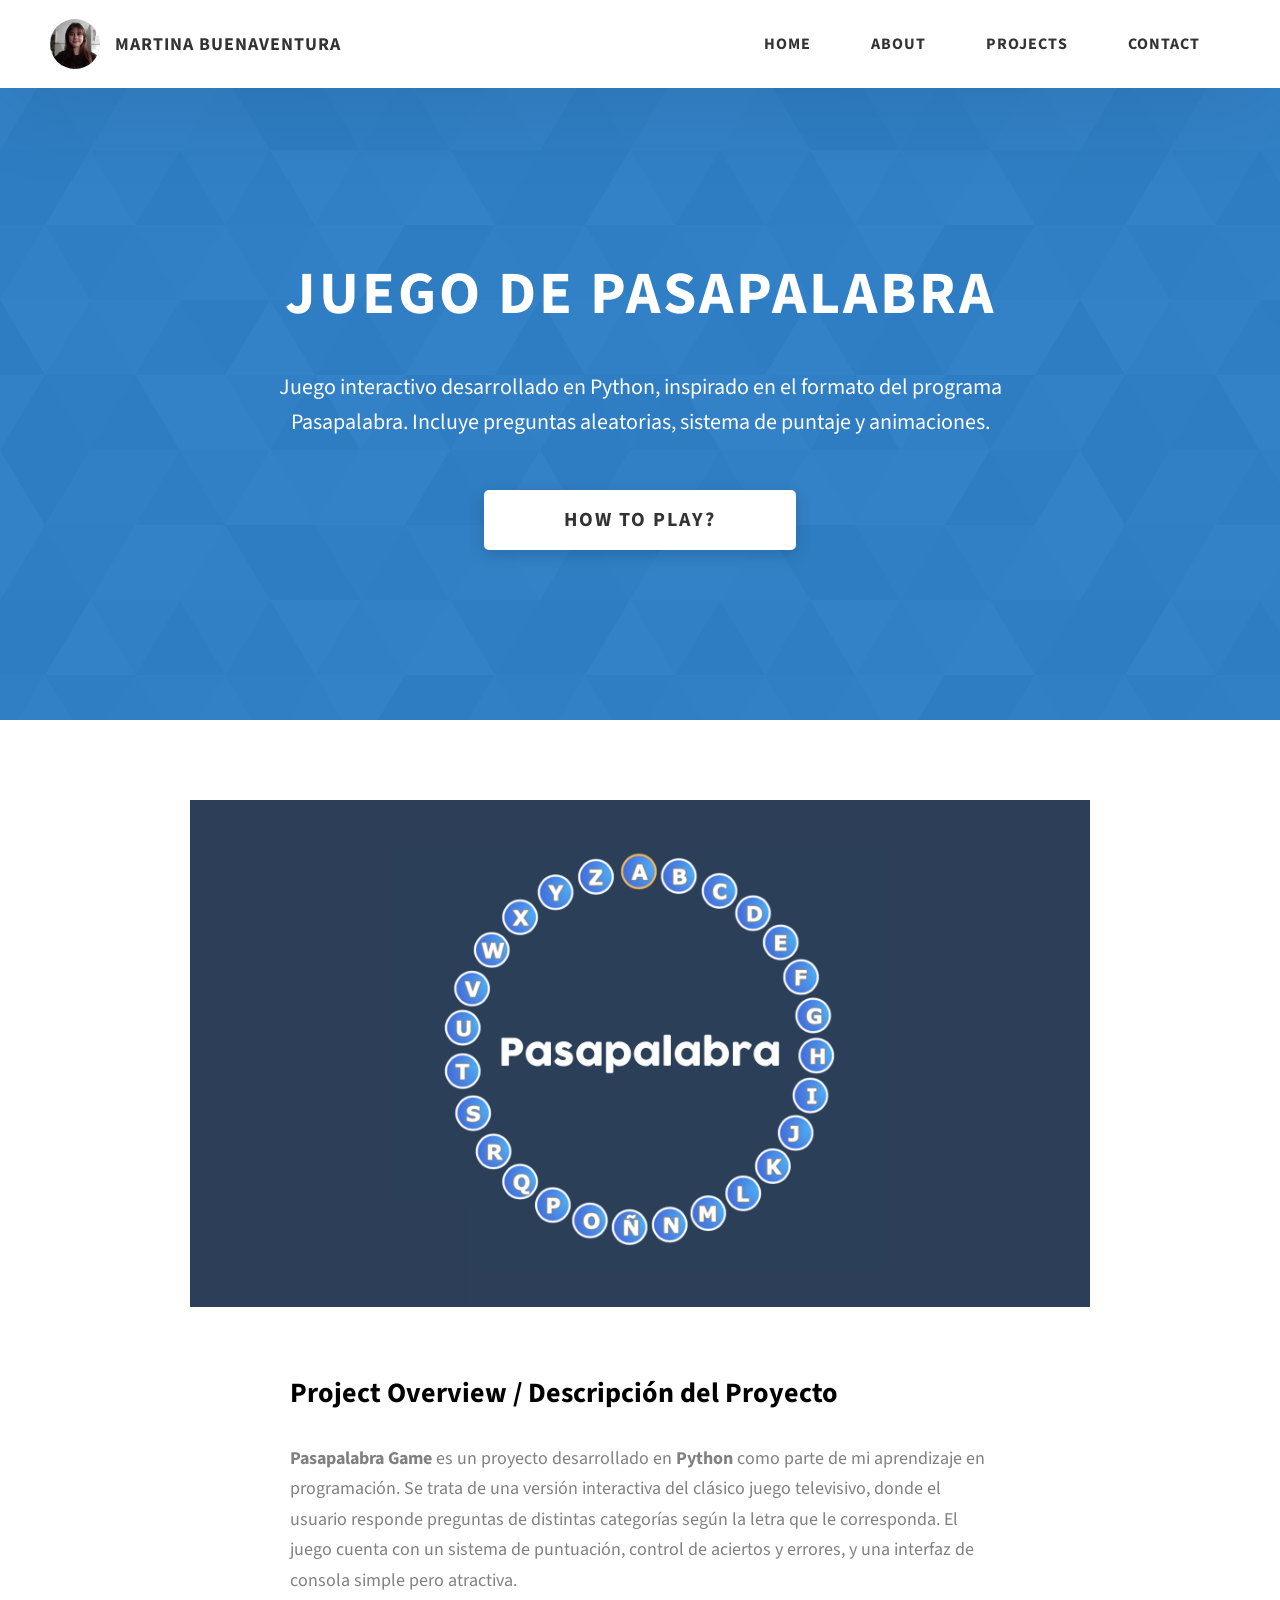
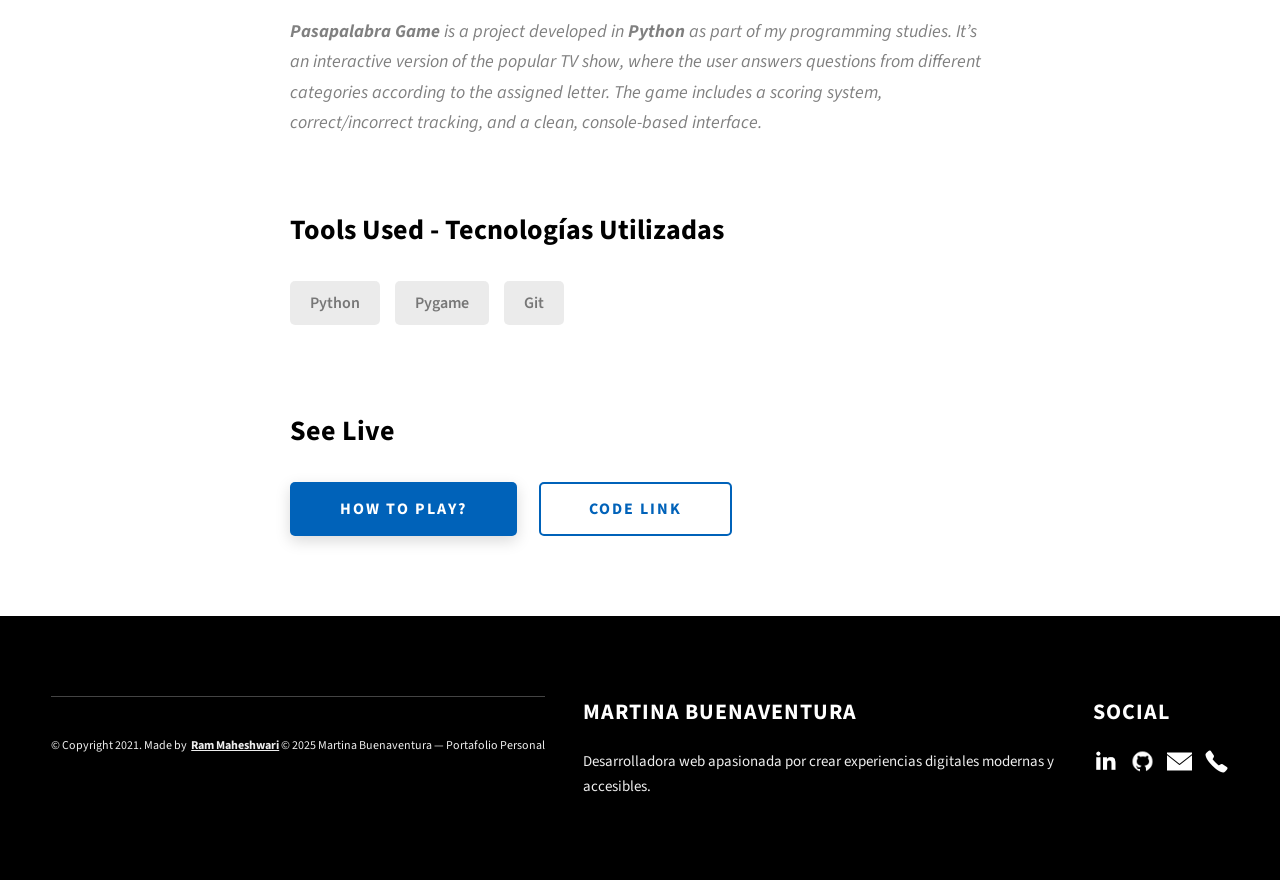
==== project-1.html @ 8678dbfe "Add files via upload" ====
<!DOCTYPE html>
<html lang="en">
  <head>
    <meta charset="UTF-8" />
    <meta name="viewport" content="width=device-width, initial-scale=1.0" />
    <meta http-equiv="X-UA-Compatible" content="ie=edge" />
    <title>Juego de Pasapalabra en Python - Portfolio de Martina Buenaventura</title>
<meta name="description" content="Juego interactivo desarrollado en Python con interfaz y lógica personalizada." />

    <link rel="stylesheet" href="css/style.css" />

    <link rel="preconnect" href="https://fonts.googleapis.com" />
    <link rel="preconnect" href="https://fonts.gstatic.com" crossorigin />
    <link
      href="https://fonts.googleapis.com/css2?family=Source+Sans+Pro:wght@400;600;700;900&display=swap"
      rel="stylesheet"
    />
  </head>
  <body>
    <header class="header">
      <div class="header__content">
        <div class="header__logo-container">
          <div class="header__logo-img-cont">
            <img
              src="assets\png\Untitled design.png"
              alt="Martina Buenaventura Logo Image"
              class="header__logo-img"
            />
          </div>
          <span class="header__logo-sub">Martina Buenaventura</span>
        </div>
        <div class="header__main">
          <ul class="header__links">
            <li class="header__link-wrapper">
              <a href="./index.html" class="header__link"> Home </a>
            </li>
            <li class="header__link-wrapper">
              <a href="./index.html#about" class="header__link">About </a>
            </li>
            <li class="header__link-wrapper">
              <a href="./index.html#projects" class="header__link">
                Projects
              </a>
            </li>
            <li class="header__link-wrapper">
              <a href="./index.html#contact" class="header__link"> Contact </a>
            </li>
          </ul>
          <div class="header__main-ham-menu-cont">
            <img
              src="./assets/svg/ham-menu.svg"
              alt="hamburger menu"
              class="header__main-ham-menu"
            />
            <img
              src="./assets/svg/ham-menu-close.svg"
              alt="hamburger menu close"
              class="header__main-ham-menu-close d-none"
            />
          </div>
        </div>
      </div>
      <div class="header__sm-menu">
        <div class="header__sm-menu-content">
          <ul class="header__sm-menu-links">
            <li class="header__sm-menu-link">
              <a href="./index.html"> Home </a>
            </li>

            <li class="header__sm-menu-link">
              <a href="./index.html#about"> About </a>
            </li>

            <li class="header__sm-menu-link">
              <a href="./index.html#projects"> Projects </a>
            </li>

            <li class="header__sm-menu-link">
              <a href="./index.html#contact"> Contact </a>
            </li>
          </ul>
        </div>
      </div>
    </header>
    <section class="project-cs-hero">
      <div class="project-cs-hero__content">
        <h1 class="heading-primary">Juego de Pasapalabra</h1>
        <div class="project-cs-hero__info">
          <p class="text-primary">
  Juego interactivo desarrollado en Python, inspirado en el formato del programa Pasapalabra. 
  Incluye preguntas aleatorias, sistema de puntaje y animaciones.
</p>
        </div>
        <div class="project-cs-hero__cta">
          <a href="How-to-play.html" class="btn btn--bg" target="_blank">How to play?</a>
        </div>
      </div>
    </section>
    <section class="project-details">
      <div class="main-container">
        <div class="project-details__content">
          <div class="project-details__showcase-img-cont">
            <img
              src="assets\png\pasapalabra.png"
              alt="Project Image"
              class="project-details__showcase-img"
            />
          </div>
          <div class="project-details__content-main">
  <div class="project-details__desc">
    <h3 class="project-details__content-title">Project Overview / Descripción del Proyecto</h3>
    <p class="project-details__desc-para">
      <strong>Pasapalabra Game</strong> es un proyecto desarrollado en 
      <strong>Python</strong> como parte de mi aprendizaje en programación. 
      Se trata de una versión interactiva del clásico juego televisivo, donde el usuario 
      responde preguntas de distintas categorías según la letra que le corresponda. 
      El juego cuenta con un sistema de puntuación, control de aciertos y errores, 
      y una interfaz de consola simple pero atractiva.
    </p>
    <p class="project-details__desc-para">
      <em>
        <strong>Pasapalabra Game</strong> is a project developed in 
        <strong>Python</strong> as part of my programming studies. 
        It’s an interactive version of the popular TV show, where the user answers 
        questions from different categories according to the assigned letter. 
        The game includes a scoring system, correct/incorrect tracking, 
        and a clean, console-based interface.
      </em>
    </p>
  </div>

            <div class="project-details__tools-used">
              <h3 class="project-details__content-title">Tools Used - Tecnologías Utilizadas</h3>
              <div class="skills">
  <div class="skills__skill">Python</div>
  <div class="skills__skill">Pygame</div>
  <div class="skills__skill">Git</div>
</div>

            </div>
            <div class="project-details__links">
              <h3 class="project-details__content-title">See Live</h3>
              <a
                href="How-to-play.html"
                class="btn btn--med btn--theme project-details__links-btn"
                target="_blank"
                >How to play?</a
              >
              <a
                href="https://github.com/marrbuenaventura/pasapalabra-game.git"
                class="btn btn--med btn--theme-inv project-details__links-btn"
                target="_blank"
                >Code Link</a
              >
            </div>
          </div>
        </div>
      </div>
    </section>
    <footer class="main-footer">
      <div class="main-container">
        <div class="main-footer__upper">
          <div class="main-footer__row main-footer__row-1">
            <h2 class="heading heading-sm main-footer__heading-sm">
              <span>Social</span>
            </h2>
            <div class="main-footer__social-cont">
                <a target="_blank" rel="noreferrer" href="https://www.linkedin.com/in/martina-buenaventura-743872338/">
    <img class="main-footer__icon" src="./assets/png/linkedin-ico.png" alt="LinkedIn" />
  </a>

  <!-- GitHub -->
  <a target="_blank" rel="noreferrer" href="https://github.com/marrbuenaventura">
    <img class="main-footer__icon" src="./assets/png/github-ico.png" alt="GitHub" />
  </a>

  <!-- Email -->
  <a href="mailto:martinabuenaventura2024@gmail.com">
    <img class="main-footer__icon" src="./assets/png/mail-ico.png" alt="Email" />
  </a>

  <!-- Teléfono -->
  <a href="tel:+5491156096892">
    <img class="main-footer__icon main-footer__icon--mr-none" src="./assets/png/phone-ico.png" alt="Teléfono" />
  </a>
</div>
          </div>
          <div class="main-footer__row main-footer__row-2">
  <h4 class="heading heading-sm text-lt">Martina Buenaventura</h4>
  <p class="main-footer__short-desc">
    Desarrolladora web apasionada por crear experiencias digitales modernas y accesibles.
  </p>
</div>

        <div class="main-footer__lower">
                    &copy; Copyright 2021. Made by
          <a rel="noreferrer" target="_blank" href="https://rammaheshwari.com"
            >Ram Maheshwari</a>
          &copy; 2025 Martina Buenaventura — Portafolio Personal
        </div>
      </div>
    </footer>
    <script src="./index.js"></script>
  </body>
</html>
---- css/style.css ----
/*
0 - 600px:      Phone
600 - 900px:    Tablet portrait
900 - 1200px:   Tablet landscape
[1200 - 1800] is where our normal styles apply
1800px + :      Big desktop
$breakpoint arguement choices:
- phone
- tab-port
- tab-land
- big-desktop

Inside media queries 1em is always 16px i.e 1em = 16px at every screen size only inside media queries
*/
*,
*::after,
*::before {
  margin: 0;
  padding: 0;
  box-sizing: inherit;
  font-family: inherit; }

html {
  font-size: 62.5%;
  scroll-behavior: smooth; }
  @media only screen and (max-width: 75em) {
    html {
      font-size: 59%; } }
  @media only screen and (max-width: 56.25em) {
    html {
      font-size: 56%; } }
  @media only screen and (min-width: 112.5em) {
    html {
      font-size: 65%; } }

body {
  box-sizing: border-box;
  position: relative;
  line-height: 1.5;
  font-family: sans-serif;
  overflow-x: hidden;
  overflow-y: scroll;
  font-family: 'Source Sans Pro', sans-serif; }

a {
  text-decoration: none;
  color: inherit; }

li {
  list-style: none; }

input:focus,
button:focus,
a:focus,
textarea:focus {
  outline: none; }

button {
  border: none;
  cursor: pointer; }

textarea {
  resize: none; }

.heading-primary {
  font-size: 6rem;
  text-transform: uppercase;
  letter-spacing: 3px;
  text-align: center; }
  @media only screen and (max-width: 37.5em) {
    .heading-primary {
      font-size: 4.5rem; } }

.heading-sec__mb-bg {
  margin-bottom: 11rem; }
  @media only screen and (max-width: 56.25em) {
    .heading-sec__mb-bg {
      margin-bottom: 8rem; } }

.heading-sec__mb-med {
  margin-bottom: 9rem; }
  @media only screen and (max-width: 56.25em) {
    .heading-sec__mb-med {
      margin-bottom: 8rem; } }

.heading-sec__main {
  display: block;
  font-size: 4rem;
  text-transform: uppercase;
  letter-spacing: 1px;
  letter-spacing: 3px;
  text-align: center;
  margin-bottom: 3.5rem;
  position: relative; }
  .heading-sec__main--lt {
    color: #fff; }
    .heading-sec__main--lt::after {
      content: '';
      background: #fff !important; }
  .heading-sec__main::after {
    content: '';
    position: absolute;
    top: calc(100% + 1.5rem);
    height: 5px;
    width: 3rem;
    background: #0062b9;
    left: 50%;
    transform: translateX(-50%);
    border-radius: 5px; }
    @media only screen and (max-width: 37.5em) {
      .heading-sec__main::after {
        top: calc(100% + 1.2rem); } }

.heading-sec__sub {
  display: block;
  text-align: center;
  color: #777;
  font-size: 2rem;
  font-weight: 500;
  max-width: 80rem;
  margin: auto;
  line-height: 1.6; }
  @media only screen and (max-width: 37.5em) {
    .heading-sec__sub {
      font-size: 1.8rem; } }
  .heading-sec__sub--lt {
    color: #eee; }

.heading-sm {
  font-size: 2.2rem;
  text-transform: uppercase;
  letter-spacing: 1px; }

.main-container {
  max-width: 120rem;
  margin: auto;
  width: 92%; }

.btn {
  background: #fff;
  color: #333;
  text-transform: uppercase;
  letter-spacing: 2px;
  display: inline-block;
  font-weight: 700;
  border-radius: 5px;
  box-shadow: 0 5px 15px 0 rgba(0, 0, 0, 0.15);
  transition: transform .3s; }
  .btn:hover {
    transform: translateY(-3px); }
  .btn--bg {
    padding: 1.5rem 8rem;
    font-size: 2rem; }
  .btn--med {
    padding: 1.5rem 5rem;
    font-size: 1.6rem; }
  .btn--theme {
    background: #0062b9;
    color: #fff; }
  .btn--theme-inv {
    color: #0062b9;
    background: #fff;
    border: 2px solid #0062b9;
    box-shadow: none;
    padding: calc(1.5rem - 2px) calc(5rem - 2px); }

.sec-pad {
  padding: 12rem 0; }
  @media only screen and (max-width: 56.25em) {
    .sec-pad {
      padding: 8rem 0; } }

.text-primary {
  color: #fff;
  font-size: 2.2rem;
  text-align: center;
  width: 100%;
  line-height: 1.6; }
  @media only screen and (max-width: 37.5em) {
    .text-primary {
      font-size: 2rem; } }

.d-none {
  display: none; }

.home-hero {
  color: #fff;
  background: linear-gradient(to right, rgba(0, 98, 185, 0.8), rgba(0, 98, 185, 0.8)), url(../../assets/svg/common-bg.svg);
  background-position: center;
  height: 100vh;
  min-height: 80rem;
  max-height: 120rem;
  position: relative; }
  @media only screen and (max-width: 37.5em) {
    .home-hero {
      height: unset;
      min-height: unset; } }
  .home-hero__socials {
    position: absolute;
    top: 50%;
    border: 2px solid #eee;
    border-left: 2px solid #eee;
    transform: translateY(-50%); }
    @media only screen and (max-width: 56.25em) {
      .home-hero__socials {
        display: none; } }
  .home-hero__mouse-scroll-cont {
    position: absolute;
    bottom: 3%;
    left: 50%;
    transform: translateX(-50%); }
    @media only screen and (max-width: 37.5em) {
      .home-hero__mouse-scroll-cont {
        display: none; } }
  .home-hero__social {
    width: 5rem; }
  .home-hero__social-icon-link {
    width: 100%;
    display: block;
    padding: 1.2rem;
    border-bottom: 2px solid #eee;
    transition: background .3s; }
    .home-hero__social-icon-link:hover {
      background: rgba(255, 255, 255, 0.1); }
    .home-hero__social-icon-link--bd-none {
      border-bottom: 0; }
  .home-hero__social-icon {
    width: 100%; }
  .home-hero__content {
    position: absolute;
    top: 50%;
    left: 50%;
    transform: translate(-50%, -50%);
    max-width: 90rem;
    width: 92%; }
    @media only screen and (max-width: 37.5em) {
      .home-hero__content {
        padding: 19rem 0 13rem 0;
        margin: auto;
        position: static;
        transform: translate(0, 0); } }
  .home-hero__info {
    margin: 3rem auto 0 auto;
    max-width: 80rem; }
  .home-hero__cta {
    margin-top: 5rem;
    text-align: center; }

.about {
  background: #fafafa; }
  .about__content {
    display: grid;
    grid-template-columns: 1fr 1fr;
    grid-gap: 10rem; }
    @media only screen and (max-width: 56.25em) {
      .about__content {
        grid-template-columns: 1fr;
        grid-gap: 8rem; } }
    .about__content-title {
      font-weight: 700;
      font-size: 2.8rem;
      margin-bottom: 3rem; }
      @media only screen and (max-width: 37.5em) {
        .about__content-title {
          font-size: 2.4rem; } }
    .about__content-details-para {
      font-size: 1.8rem;
      color: grey;
      max-width: 60rem;
      line-height: 1.7;
      margin-bottom: 1rem; }
      .about__content-details-para--hl {
        font-weight: 700;
        margin: 0 3px; }
      .about__content-details-para:last-child {
        margin-bottom: 4rem; }

.projects__row {
  display: grid;
  grid-template-columns: 1.5fr 1fr;
  grid-gap: 5rem;
  margin-bottom: 11rem; }
  @media only screen and (max-width: 56.25em) {
    .projects__row {
      grid-template-columns: 1fr;
      grid-gap: 2rem;
      margin-bottom: 8rem; } }
  @media only screen and (max-width: 56.25em) {
    .projects__row {
      text-align: center; } }
  .projects__row:last-child {
    margin-bottom: 0; }
  .projects__row-img-cont {
    overflow: hidden; }
  .projects__row-img {
    width: 100%;
    display: block;
    object-fit: cover; }
  .projects__row-content {
    padding: 2rem 0;
    display: flex;
    justify-content: center;
    flex-direction: column;
    align-items: flex-start; }
    @media only screen and (max-width: 56.25em) {
      .projects__row-content {
        align-items: center; } }
    .projects__row-content-title {
      font-weight: 700;
      font-size: 2.8rem;
      margin-bottom: 2rem; }
      @media only screen and (max-width: 37.5em) {
        .projects__row-content-title {
          font-size: 2.4rem; } }
    .projects__row-content-desc {
      font-size: 1.8rem;
      color: grey;
      max-width: 60rem;
      line-height: 1.7;
      margin-bottom: 3rem; }
      @media only screen and (max-width: 37.5em) {
        .projects__row-content-desc {
          font-size: 1.7rem; } }

.contact {
  background: linear-gradient(to right, rgba(0, 98, 185, 0.8), rgba(0, 98, 185, 0.8)), url(../../assets/svg/common-bg.svg);
  background-size: cover;
  background-position: center; }
  .contact__form-container {
    box-shadow: 0 0 10px rgba(0, 0, 0, 0.1);
    background: white;
    padding: 4rem;
    margin-top: 6rem;
    max-width: 80rem;
    text-align: right;
    width: 95%;
    border-radius: 5px;
    margin: 5rem auto 0 auto; }
    @media only screen and (max-width: 37.5em) {
      .contact__form-container {
        padding: 3rem; } }
  .contact__form-field {
    margin-bottom: 4rem; }
    @media only screen and (max-width: 37.5em) {
      .contact__form-field {
        margin-bottom: 3rem; } }
  .contact__form-label {
    color: #666;
    font-size: 1.4rem;
    letter-spacing: 1px;
    font-weight: 700;
    margin-bottom: 1rem;
    display: block;
    text-align: left; }
  .contact__form-input {
    color: #333;
    padding: 2rem;
    width: 100%;
    border: 1px solid #ebebeb;
    font-size: 1.6rem;
    letter-spacing: 0px;
    background: #f0f0f0;
    border-radius: 5px;
    font-weight: 600;
    /* Code for Modern Browsers */
    /* Code for WebKit, Blink, Edge */
    /* Code for Internet Explorer 10-11 */
    /* Code for Microsoft Edge */
    /* Code for Mozilla Firefox 4 to 18 */
    /* Code for Mozilla Firefox 19+ */ }
    .contact__form-input::placeholder {
      color: #999;
      font-weight: 600;
      font-size: 1.6rem; }
    .contact__form-input::-webkit-input-placeholder {
      color: #999;
      font-weight: 600;
      font-size: 1.6rem; }
    .contact__form-input:-ms-input-placeholder {
      color: #999;
      font-weight: 600;
      font-size: 1.6rem; }
    .contact__form-input::-ms-input-placeholder {
      color: #999;
      font-weight: 600;
      font-size: 1.6rem; }
    .contact__form-input:-moz-placeholder {
      opacity: 1;
      color: #999;
      font-weight: 600;
      font-size: 1.6rem; }
    .contact__form-input::-moz-placeholder {
      opacity: 1;
      color: #999;
      font-weight: 600;
      font-size: 1.6rem; }
  .contact__btn {
    width: 30%;
    padding: 2rem 4rem;
    font-size: 1.6rem; }
    @media only screen and (max-width: 37.5em) {
      .contact__btn {
        width: 100%; } }

.project-cs-hero {
  color: #fff;
  background: linear-gradient(to right, rgba(0, 98, 185, 0.8), rgba(0, 98, 185, 0.8)), url(../../assets/svg/common-bg.svg);
  background-size: cover;
  background-position: center;
  position: relative; }
  @media only screen and (max-width: 37.5em) {
    .project-cs-hero {
      height: unset;
      min-height: unset; } }
  .project-cs-hero__content {
    padding: 25rem 0 17rem 0;
    max-width: 90rem;
    width: 92%;
    margin: auto; }
    @media only screen and (max-width: 37.5em) {
      .project-cs-hero__content {
        padding: 19rem 0 13rem 0;
        margin: auto;
        position: static;
        transform: translate(0, 0); } }
  .project-cs-hero__info {
    margin: 3rem auto 0 auto;
    max-width: 80rem; }
  .project-cs-hero__cta {
    margin-top: 5rem;
    text-align: center; }

.project-details__content {
  padding: 8rem 0;
  max-width: 90rem;
  margin: auto; }
  .project-details__content-title {
    font-weight: 700;
    font-size: 2.8rem;
    margin-bottom: 3rem; }
    @media only screen and (max-width: 37.5em) {
      .project-details__content-title {
        font-size: 2.4rem; } }

.project-details__showcase-img-cont {
  width: 100%;
  margin-bottom: 6rem; }

.project-details__showcase-img {
  width: 100%; }

.project-details__content-main {
  width: 100%;
  max-width: 70rem;
  margin: auto; }

.project-details__desc {
  margin: 0 0 7rem 0; }
  .project-details__desc-para {
    font-size: 1.8rem;
    line-height: 1.7;
    color: grey;
    margin-bottom: 2rem; }

.project-details__tools-used {
  margin: 0 0 7rem 0; }
  .project-details__tools-used-list {
    display: flex;
    flex-wrap: wrap; }
  .project-details__tools-used-item {
    padding: 1rem 2rem;
    margin-bottom: 1.5rem;
    margin-right: 1.5rem;
    font-size: 1.6rem;
    background: rgba(153, 153, 153, 0.2);
    border-radius: 5px;
    font-weight: 600;
    color: #777; }

.project-details__links {
  margin: 0 0; }
  .project-details__links-btn {
    margin-right: 2rem; }
    @media only screen and (max-width: 37.5em) {
      .project-details__links-btn {
        margin-right: 0;
        width: 70%;
        margin-bottom: 2rem;
        text-align: center; } }
    .project-details__links-btn:last-child {
      margin: 0; }
      @media only screen and (max-width: 37.5em) {
        .project-details__links-btn:last-child {
          margin: 0; } }

.header {
  position: fixed;
  width: 100%;
  z-index: 1000;
  background: #000;
  background: #fff;
  box-shadow: 0 10px 100px rgba(0, 0, 0, 0.1); }
  .header__content {
    display: flex;
    align-items: center;
    justify-content: space-between;
    padding: 1rem 5rem; }
    @media only screen and (max-width: 56.25em) {
      .header__content {
        padding: 0 2rem; } }
  .header__logo-container {
    display: flex;
    align-items: center;
    cursor: pointer;
    color: #333;
    transition: color .3s; }
    .header__logo-container:hover {
      color: #0062b9; }
  .header__logo-img-cont {
    width: 5rem;
    height: 5rem;
    border-radius: 50px;
    overflow: hidden;
    margin-right: 1.5rem;
    background: #0062b9; }
    @media only screen and (max-width: 56.25em) {
      .header__logo-img-cont {
        width: 4.5rem;
        height: 4.5rem;
        margin-right: 1.2rem; } }
  .header__logo-img {
    width: 100%;
    height: 100%;
    object-fit: cover;
    object-position: center;
    display: block; }
  .header__logo-sub {
    font-size: 1.8rem;
    text-transform: uppercase;
    font-weight: 700;
    letter-spacing: 1px; }
  .header__links {
    display: flex; }
    @media only screen and (max-width: 37.5em) {
      .header__links {
        display: none; } }
  .header__link {
    padding: 2.2rem 3rem;
    display: inline-block;
    font-size: 1.6rem;
    color: #333;
    text-transform: uppercase;
    letter-spacing: 1px;
    font-weight: 700;
    transition: color .3s; }
    .header__link:hover {
      color: #0062b9; }
    @media only screen and (max-width: 56.25em) {
      .header__link {
        padding: 3rem 1.8rem;
        font-size: 1.5rem; } }
  .header__main-ham-menu-cont {
    display: none;
    width: 3rem;
    padding: 2.2rem 0; }
    @media only screen and (max-width: 37.5em) {
      .header__main-ham-menu-cont {
        display: block; } }
  .header__main-ham-menu {
    width: 100%; }
  .header__main-ham-menu-close {
    width: 100%; }
  .header__sm-menu {
    background: #fff;
    position: absolute;
    width: 100%;
    top: 100%;
    visibility: hidden;
    opacity: 0;
    transition: all .3s;
    box-shadow: 0px 5px 5px 0px rgba(0, 0, 0, 0.1);
    -webkit-box-shadow: 0px 5px 5px 0px rgba(0, 0, 0, 0.1);
    -moz-box-shadow: 0px 5px 5px 0px rgba(0, 0, 0, 0.1); }
    .header__sm-menu--active {
      visibility: hidden;
      opacity: 0; }
      @media only screen and (max-width: 37.5em) {
        .header__sm-menu--active {
          visibility: visible;
          opacity: 1; } }
  .header__sm-menu-link a {
    display: block;
    text-decoration: none;
    padding: 2.5rem 3rem;
    font-size: 1.6rem;
    color: #333;
    text-align: right;
    border-bottom: 1px solid #eee;
    font-weight: 700;
    text-transform: uppercase;
    letter-spacing: 2px;
    transition: color .3s; }
    .header__sm-menu-link a:hover {
      color: #0062b9; }
  .header__sm-menu-link:first-child a {
    border-top: 1px solid #eee; }
  .header__sm-menu-link-last {
    border-bottom: 0; }

.main-footer {
  background: #000;
  color: #fff; }
  .main-footer__upper {
    display: flex;
    justify-content: space-between;
    padding: 8rem 0; }
    @media only screen and (max-width: 56.25em) {
      .main-footer__upper {
        padding: 6rem 0; } }
    @media only screen and (max-width: 37.5em) {
      .main-footer__upper {
        display: block; } }
  .main-footer__row-1 {
    order: 2; }
    @media only screen and (max-width: 56.25em) {
      .main-footer__row-1 {
        margin-bottom: 5rem; } }
  .main-footer__row-2 {
    width: 40%;
    order: 1;
    max-width: 50rem; }
    @media only screen and (max-width: 56.25em) {
      .main-footer__row-2 {
        width: 100%; } }
  .main-footer__short-desc {
    margin-top: 2rem;
    color: #eee;
    font-size: 1.5rem;
    line-height: 1.7; }
  .main-footer__social-cont {
    margin-top: 2rem; }
  .main-footer__icon {
    margin-right: 1rem;
    width: 2.5rem; }
    .main-footer__icon--mr-none {
      margin-right: 0; }
  .main-footer__lower {
    padding: 4rem 0;
    border-top: 1px solid #444;
    color: #eee;
    font-size: 1.2rem;
    text-align: left;
    text-align: center; }
    .main-footer__lower a {
      text-decoration: underline;
      font-weight: bold;
      margin-left: 2px; }
    @media only screen and (max-width: 56.25em) {
      .main-footer__lower {
        padding: 3.5rem 0; } }

.skills {
  display: flex;
  flex-wrap: wrap; }
  .skills__skill {
    padding: 1rem 2rem;
    margin-bottom: 1.5rem;
    margin-right: 1.5rem;
    font-size: 1.6rem;
    background: rgba(153, 153, 153, 0.2);
    border-radius: 5px;
    font-weight: 600;
    color: #777; }

.mouse {
  width: 25px;
  height: 40px;
  border: 2px solid #eee;
  border-radius: 60px;
  position: relative;
  overflow: hidden; }
  .mouse::before {
    content: '';
    width: 5px;
    height: 5px;
    position: absolute;
    top: 7px;
    left: 50%;
    transform: translateX(-50%);
    background-color: #eee;
    border-radius: 50%;
    opacity: 1;
    animation: wheel 1.3s infinite;
    -webkit-animation: wheel 1.3s infinite; }

@keyframes wheel {
  to {
    opacity: 0;
    top: 27px; } }

@-webkit-keyframes wheel {
  to {
    opacity: 0;
    top: 27px; } }
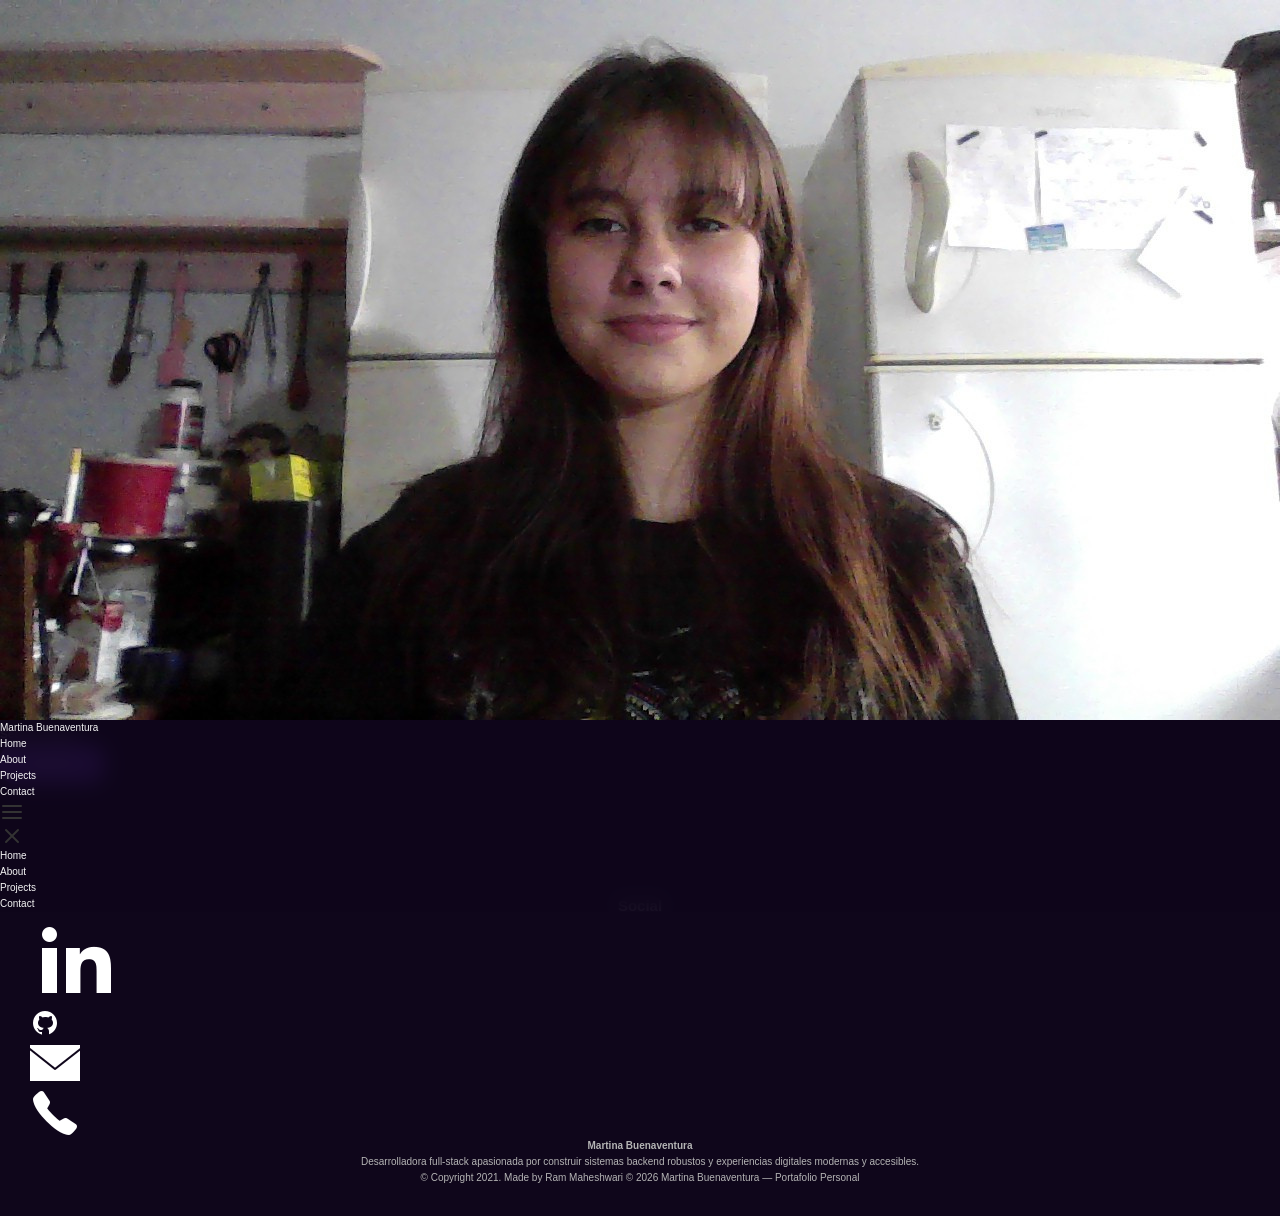
==== commit 943bf049: "-" ====
--- a/project-1.html
+++ b/project-1.html
@@ -1,205 +1,232 @@
 <!DOCTYPE html>
 <html lang="en">
-  <head>
-    <meta charset="UTF-8" />
-    <meta name="viewport" content="width=device-width, initial-scale=1.0" />
-    <meta http-equiv="X-UA-Compatible" content="ie=edge" />
-    <title>Juego de Pasapalabra en Python - Portfolio de Martina Buenaventura</title>
-<meta name="description" content="Juego interactivo desarrollado en Python con interfaz y lógica personalizada." />
+<head>
+<meta charset="UTF-8" />
+<meta name="viewport" content="width=device-width, initial-scale=1.0" />
+<meta http-equiv="X-UA-Compatible" content="ie=edge" />
+<title>Case Study — Sport & Sweet API REST</title>
+<meta name="description" content="Case study page of Sport & Sweet REST API project" />
+<link rel="stylesheet" href="css/style.css" />
+<link rel="preconnect" href="https://fonts.googleapis.com" />
+<link rel="preconnect" href="https://fonts.gstatic.com" crossorigin />
+<link
+href="https://fonts.googleapis.com/css2?family=Source+Sans+Pro:wght@400;600;700;900&display=swap"
+rel="stylesheet"
+/>
+</head>
+<body>
+<header class="header">
+<div class="header__content">
+<div class="header__logo-container">
+<div class="header__logo-img-cont">
+<img
+src="./assets/png/Untitled design.png"
+alt="Martina Buenaventura Logo Image"
+class="header__logo-img"
+/>
+</div>
+<span class="header__logo-sub">Martina Buenaventura</span>
+</div>
+<div class="header__main">
+<ul class="header__links">
+<li class="header__link-wrapper">
+<a href="./index.html" class="header__link"> Home </a>
+</li>
+<li class="header__link-wrapper">
+<a href="./index.html#about" class="header__link">About </a>
+</li>
+<li class="header__link-wrapper">
+<a href="./index.html#projects" class="header__link">
+Projects
+</a>
+</li>
+<li class="header__link-wrapper">
+<a href="./index.html#contact" class="header__link"> Contact </a>
+</li>
+</ul>
+<div class="header__main-ham-menu-cont">
+<img
+src="./assets/svg/ham-menu.svg"
+alt="hamburger menu"
+class="header__main-ham-menu"
+/>
+<img
+src="./assets/svg/ham-menu-close.svg"
+alt="hamburger menu close"
+class="header__main-ham-menu-close d-none"
+/>
+</div>
+</div>
+</div>
+<div class="header__sm-menu">
+<div class="header__sm-menu-content">
+<ul class="header__sm-menu-links">
+<li class="header__sm-menu-link">
+<a href="./index.html"> Home </a>
+</li>
+<li class="header__sm-menu-link">
+<a href="./index.html#about"> About </a>
+</li>
+<li class="header__sm-menu-link">
+<a href="./index.html#projects"> Projects </a>
+</li>
+<li class="header__sm-menu-link">
+<a href="./index.html#contact"> Contact </a>
+</li>
+</ul>
+</div>
+</div>
+</header>
 
-    <link rel="stylesheet" href="css/style.css" />
+<section class="project-cs-hero">
+<div class="project-cs-hero__content">
+<h1 class="heading-primary">Sport & Sweet — API REST</h1>
+<div class="project-cs-hero__info">
+<p class="text-primary">
+API REST para un e-commerce de indumentaria deportiva, desarrollada como trabajo práctico
+integrador para la materia Programación III (UTN Avellaneda). Construida con Node.js,
+Express y MySQL siguiendo el patrón MVC, con dos frontends conectados al mismo backend.
+<br><br>
+<em>REST API for a sportswear e-commerce, built as a final project for Programación III
+(UTN Avellaneda). Developed with Node.js, Express and MySQL following the MVC pattern,
+with two frontends connected to the same backend.</em>
+</p>
+</div>
+<div class="project-cs-hero__cta">
+<a href="https://github.com/marrbuenaventura/tp-autoservicio-Buenaventura-Martina-Valentina-Torres" class="btn btn--bg" target="_blank">Code Link</a>
+</div>
+</div>
+</section>
 
-    <link rel="preconnect" href="https://fonts.googleapis.com" />
-    <link rel="preconnect" href="https://fonts.gstatic.com" crossorigin />
-    <link
-      href="https://fonts.googleapis.com/css2?family=Source+Sans+Pro:wght@400;600;700;900&display=swap"
-      rel="stylesheet"
-    />
-  </head>
-  <body>
-    <header class="header">
-      <div class="header__content">
-        <div class="header__logo-container">
-          <div class="header__logo-img-cont">
-            <img
-              src="assets\png\Untitled design.png"
-              alt="Martina Buenaventura Logo Image"
-              class="header__logo-img"
-            />
-          </div>
-          <span class="header__logo-sub">Martina Buenaventura</span>
-        </div>
-        <div class="header__main">
-          <ul class="header__links">
-            <li class="header__link-wrapper">
-              <a href="./index.html" class="header__link"> Home </a>
-            </li>
-            <li class="header__link-wrapper">
-              <a href="./index.html#about" class="header__link">About </a>
-            </li>
-            <li class="header__link-wrapper">
-              <a href="./index.html#projects" class="header__link">
-                Projects
-              </a>
-            </li>
-            <li class="header__link-wrapper">
-              <a href="./index.html#contact" class="header__link"> Contact </a>
-            </li>
-          </ul>
-          <div class="header__main-ham-menu-cont">
-            <img
-              src="./assets/svg/ham-menu.svg"
-              alt="hamburger menu"
-              class="header__main-ham-menu"
-            />
-            <img
-              src="./assets/svg/ham-menu-close.svg"
-              alt="hamburger menu close"
-              class="header__main-ham-menu-close d-none"
-            />
-          </div>
-        </div>
-      </div>
-      <div class="header__sm-menu">
-        <div class="header__sm-menu-content">
-          <ul class="header__sm-menu-links">
-            <li class="header__sm-menu-link">
-              <a href="./index.html"> Home </a>
-            </li>
+<section class="project-details">
+<div class="main-container">
+<div class="project-details__content">
+<div class="project-details__showcase-img-cont">
+<img
+src="assets/png/sport-sweet.png"
+alt="Sport & Sweet API REST Preview"
+class="project-details__showcase-img"
+/>
+</div>
+<div class="project-details__content-main">
+<div class="project-details__desc">
+<h3 class="project-details__content-title">Project Overview / Descripción del Proyecto</h3>
+<p class="project-details__desc-para">
+Este proyecto consistió en el diseño y desarrollo de una <strong>API REST completa</strong>
+para <strong>Sport & Sweet</strong>, un sistema de e-commerce de indumentaria deportiva,
+trabajado en equipo con una compañera de la Tecnicatura.
+</p>
+<p class="project-details__desc-para">
+El backend está construido con <strong>Node.js, Express y MySQL</strong>, siguiendo el
+patrón <strong>MVC</strong> (modelos, controladores y rutas separados), con
+<strong>connection pooling</strong> para el manejo eficiente de conexiones a la base
+de datos. La autenticación se maneja con <strong>bcrypt</strong> para el hasheo de
+contraseñas y <strong>express-session</strong> para el manejo de sesiones, y el sistema
+incluye <strong>CORS</strong> configurado para la comunicación entre frontend y backend.
+</p>
+<p class="project-details__desc-para">
+El proyecto cuenta con <strong>dos frontends</strong> conectados a la misma API: un
+cliente en <strong>JavaScript vanilla</strong> con catálogo de productos por categorías
+(zapatillas y ropa) y un carrito de compras lateral persistido en localStorage, y un
+<strong>panel de administración</strong> desarrollado con <strong>EJS</strong> que incluye
+login protegido y gestión de productos con soft delete (papelera).
+</p>
+<p class="project-details__desc-para">
+<em>
+This project involved designing and developing a <strong>complete REST API</strong>
+for <strong>Sport & Sweet</strong>, a sportswear e-commerce system, built as a team
+project with a classmate from the Tecnicatura.
+</em>
+</p>
+<p class="project-details__desc-para">
+<em>
+The backend is built with <strong>Node.js, Express and MySQL</strong>, following the
+<strong>MVC</strong> pattern (separated models, controllers and routes), with
+<strong>connection pooling</strong> for efficient database connection handling.
+Authentication is handled with <strong>bcrypt</strong> for password hashing and
+<strong>express-session</strong> for session management, and the system includes
+<strong>CORS</strong> configured for frontend-backend communication.
+</em>
+</p>
+<p class="project-details__desc-para">
+<em>
+The project features <strong>two frontends</strong> connected to the same API: a
+<strong>vanilla JavaScript</strong> client with a category-based product catalog
+(sneakers and clothing) and a side cart persisted in localStorage, and an
+<strong>admin panel</strong> built with <strong>EJS</strong> including protected login
+and product management with soft delete (trash).
+</em>
+</p>
+</div>
+<div class="project-details__tools-used">
+<h3 class="project-details__content-title">Tools Used / Tecnologías Utilizadas</h3>
+<div class="skills">
+<div class="skills__skill">Node.js</div>
+<div class="skills__skill">Express</div>
+<div class="skills__skill">MySQL</div>
+<div class="skills__skill">MVC</div>
+<div class="skills__skill">bcrypt</div>
+<div class="skills__skill">express-session</div>
+<div class="skills__skill">CORS</div>
+<div class="skills__skill">EJS</div>
+<div class="skills__skill">JavaScript</div>
+<div class="skills__skill">Git</div>
+</div>
+</div>
+<div class="project-details__links">
+<h3 class="project-details__content-title">See the Code</h3>
+<a
+href="https://github.com/marrbuenaventura/tp-autoservicio-Buenaventura-Martina-Valentina-Torres"
+class="btn btn--med btn--theme project-details__links-btn"
+target="_blank"
+>Code Link</a
+>
+</div>
+</div>
+</div>
+</div>
+</section>
 
-            <li class="header__sm-menu-link">
-              <a href="./index.html#about"> About </a>
-            </li>
-
-            <li class="header__sm-menu-link">
-              <a href="./index.html#projects"> Projects </a>
-            </li>
-
-            <li class="header__sm-menu-link">
-              <a href="./index.html#contact"> Contact </a>
-            </li>
-          </ul>
-        </div>
-      </div>
-    </header>
-    <section class="project-cs-hero">
-      <div class="project-cs-hero__content">
-        <h1 class="heading-primary">Juego de Pasapalabra</h1>
-        <div class="project-cs-hero__info">
-          <p class="text-primary">
-  Juego interactivo desarrollado en Python, inspirado en el formato del programa Pasapalabra. 
-  Incluye preguntas aleatorias, sistema de puntaje y animaciones.
-</p>
-        </div>
-        <div class="project-cs-hero__cta">
-          <a href="How-to-play.html" class="btn btn--bg" target="_blank">How to play?</a>
-        </div>
-      </div>
-    </section>
-    <section class="project-details">
-      <div class="main-container">
-        <div class="project-details__content">
-          <div class="project-details__showcase-img-cont">
-            <img
-              src="assets\png\pasapalabra.png"
-              alt="Project Image"
-              class="project-details__showcase-img"
-            />
-          </div>
-          <div class="project-details__content-main">
-  <div class="project-details__desc">
-    <h3 class="project-details__content-title">Project Overview / Descripción del Proyecto</h3>
-    <p class="project-details__desc-para">
-      <strong>Pasapalabra Game</strong> es un proyecto desarrollado en 
-      <strong>Python</strong> como parte de mi aprendizaje en programación. 
-      Se trata de una versión interactiva del clásico juego televisivo, donde el usuario 
-      responde preguntas de distintas categorías según la letra que le corresponda. 
-      El juego cuenta con un sistema de puntuación, control de aciertos y errores, 
-      y una interfaz de consola simple pero atractiva.
-    </p>
-    <p class="project-details__desc-para">
-      <em>
-        <strong>Pasapalabra Game</strong> is a project developed in 
-        <strong>Python</strong> as part of my programming studies. 
-        It’s an interactive version of the popular TV show, where the user answers 
-        questions from different categories according to the assigned letter. 
-        The game includes a scoring system, correct/incorrect tracking, 
-        and a clean, console-based interface.
-      </em>
-    </p>
-  </div>
-
-            <div class="project-details__tools-used">
-              <h3 class="project-details__content-title">Tools Used - Tecnologías Utilizadas</h3>
-              <div class="skills">
-  <div class="skills__skill">Python</div>
-  <div class="skills__skill">Pygame</div>
-  <div class="skills__skill">Git</div>
-</div>
-
-            </div>
-            <div class="project-details__links">
-              <h3 class="project-details__content-title">See Live</h3>
-              <a
-                href="How-to-play.html"
-                class="btn btn--med btn--theme project-details__links-btn"
-                target="_blank"
-                >How to play?</a
-              >
-              <a
-                href="https://github.com/marrbuenaventura/pasapalabra-game.git"
-                class="btn btn--med btn--theme-inv project-details__links-btn"
-                target="_blank"
-                >Code Link</a
-              >
-            </div>
-          </div>
-        </div>
-      </div>
-    </section>
-    <footer class="main-footer">
-      <div class="main-container">
-        <div class="main-footer__upper">
-          <div class="main-footer__row main-footer__row-1">
-            <h2 class="heading heading-sm main-footer__heading-sm">
-              <span>Social</span>
-            </h2>
-            <div class="main-footer__social-cont">
-                <a target="_blank" rel="noreferrer" href="https://www.linkedin.com/in/martina-buenaventura-743872338/">
-    <img class="main-footer__icon" src="./assets/png/linkedin-ico.png" alt="LinkedIn" />
-  </a>
-
-  <!-- GitHub -->
-  <a target="_blank" rel="noreferrer" href="https://github.com/marrbuenaventura">
-    <img class="main-footer__icon" src="./assets/png/github-ico.png" alt="GitHub" />
-  </a>
-
-  <!-- Email -->
-  <a href="mailto:martinabuenaventura2024@gmail.com">
-    <img class="main-footer__icon" src="./assets/png/mail-ico.png" alt="Email" />
-  </a>
-
-  <!-- Teléfono -->
-  <a href="tel:+5491156096892">
-    <img class="main-footer__icon main-footer__icon--mr-none" src="./assets/png/phone-ico.png" alt="Teléfono" />
-  </a>
-</div>
-          </div>
-          <div class="main-footer__row main-footer__row-2">
-  <h4 class="heading heading-sm text-lt">Martina Buenaventura</h4>
-  <p class="main-footer__short-desc">
-    Desarrolladora web apasionada por crear experiencias digitales modernas y accesibles.
-  </p>
-</div>
-
-        <div class="main-footer__lower">
-                    &copy; Copyright 2021. Made by
-          <a rel="noreferrer" target="_blank" href="https://rammaheshwari.com"
-            >Ram Maheshwari</a>
-          &copy; 2025 Martina Buenaventura — Portafolio Personal
-        </div>
-      </div>
-    </footer>
-    <script src="./index.js"></script>
-  </body>
-</html>
+<footer class="main-footer">
+<div class="main-container">
+<div class="main-footer__upper">
+<div class="main-footer__row main-footer__row-1">
+<h2 class="heading heading-sm main-footer__heading-sm">
+<span>Social</span>
+</h2>
+<div class="main-footer__social-cont">
+<a target="_blank" rel="noreferrer" href="https://www.linkedin.com/in/martina-buenaventura-743872338/">
+<img class="main-footer__icon" src="./assets/png/linkedin-ico.png" alt="LinkedIn" />
+</a>
+<!-- GitHub -->
+<a target="_blank" rel="noreferrer" href="https://github.com/marrbuenaventura">
+<img class="main-footer__icon" src="./assets/png/github-ico.png" alt="GitHub" />
+</a>
+<!-- Email -->
+<a href="mailto:martinabuenaventura2024@gmail.com">
+<img class="main-footer__icon" src="./assets/png/mail-ico.png" alt="Email" />
+</a>
+<!-- Teléfono -->
+<a href="tel:+5491156096892">
+<img class="main-footer__icon main-footer__icon--mr-none" src="./assets/png/phone-ico.png" alt="Teléfono" />
+</a>
+</div>
+</div>
+<div class="main-footer__row main-footer__row-2">
+<h4 class="heading heading-sm text-lt">Martina Buenaventura</h4>
+<p class="main-footer__short-desc">
+Desarrolladora full-stack apasionada por construir sistemas backend robustos y experiencias
+digitales modernas y accesibles.
+</p>
+</div>
+<div class="main-footer__lower">
+&copy; Copyright 2021. Made by
+<a rel="noreferrer" target="_blank" href="https://rammaheshwari.com"
+>Ram Maheshwari</a>
+&copy; 2026 Martina Buenaventura — Portafolio Personal
+</div>
+</div>
+</footer>
+<script src="./index.js"></script>
+</body>
+</html>
--- a/css/style.css
+++ b/css/style.css
@@ -1,704 +1,153 @@
-/*
-0 - 600px:      Phone
-600 - 900px:    Tablet portrait
-900 - 1200px:   Tablet landscape
-[1200 - 1800] is where our normal styles apply
-1800px + :      Big desktop
-$breakpoint arguement choices:
-- phone
-- tab-port
-- tab-land
-- big-desktop
+/* ===== VARIABLES ===== */
+:root{
+  --bg:#0f061b;
+  --bg2:#1a1033;
+  --primary:#7c3aed;
+  --secondary:#a855f7;
+  --text:#f5f5f5;
+  --gray:#b4b4b4;
+  --card:#1b1430;
+  --radius:16px;
+}
 
-Inside media queries 1em is always 16px i.e 1em = 16px at every screen size only inside media queries
-*/
-*,
-*::after,
-*::before {
-  margin: 0;
-  padding: 0;
-  box-sizing: inherit;
-  font-family: inherit; }
+/* ===== RESET ===== */
+*{
+  margin:0;
+  padding:0;
+  box-sizing:border-box;
+}
 
-html {
-  font-size: 62.5%;
-  scroll-behavior: smooth; }
-  @media only screen and (max-width: 75em) {
-    html {
-      font-size: 59%; } }
-  @media only screen and (max-width: 56.25em) {
-    html {
-      font-size: 56%; } }
-  @media only screen and (min-width: 112.5em) {
-    html {
-      font-size: 65%; } }
+html{
+  scroll-behavior:smooth;
+  font-size:62.5%;
+}
 
-body {
-  box-sizing: border-box;
-  position: relative;
-  line-height: 1.5;
-  font-family: sans-serif;
-  overflow-x: hidden;
-  overflow-y: scroll;
-  font-family: 'Source Sans Pro', sans-serif; }
+body{
+  font-family:Arial, Helvetica, sans-serif;
+  background:var(--bg);
+  color:var(--text);
+  line-height:1.6;
+}
 
-a {
-  text-decoration: none;
-  color: inherit; }
+a{
+  text-decoration:none;
+  color:inherit;
+}
 
-li {
-  list-style: none; }
+img{
+  max-width:100%;
+  display:block;
+}
 
-input:focus,
-button:focus,
-a:focus,
-textarea:focus {
-  outline: none; }
+/* ===== CONTENEDOR ===== */
 
-button {
-  border: none;
-  cursor: pointer; }
+.container{
+  width:min(1100px,90%);
+  margin:auto;
+}
 
-textarea {
-  resize: none; }
+/* ===== HEADER ===== */
 
-.heading-primary {
-  font-size: 6rem;
-  text-transform: uppercase;
-  letter-spacing: 3px;
-  text-align: center; }
-  @media only screen and (max-width: 37.5em) {
-    .heading-primary {
-      font-size: 4.5rem; } }
+header{
+  position:fixed;
+  width:100%;
+  background:rgba(15,6,27,.9);
+  backdrop-filter:blur(10px);
+  z-index:100;
+}
 
-.heading-sec__mb-bg {
-  margin-bottom: 11rem; }
-  @media only screen and (max-width: 56.25em) {
-    .heading-sec__mb-bg {
-      margin-bottom: 8rem; } }
+nav{
+  display:flex;
+  justify-content:space-between;
+  align-items:center;
+  padding:2rem 0;
+}
 
-.heading-sec__mb-med {
-  margin-bottom: 9rem; }
-  @media only screen and (max-width: 56.25em) {
-    .heading-sec__mb-med {
-      margin-bottom: 8rem; } }
+nav ul{
+  display:flex;
+  gap:3rem;
+}
 
-.heading-sec__main {
-  display: block;
-  font-size: 4rem;
-  text-transform: uppercase;
-  letter-spacing: 1px;
-  letter-spacing: 3px;
-  text-align: center;
-  margin-bottom: 3.5rem;
-  position: relative; }
-  .heading-sec__main--lt {
-    color: #fff; }
-    .heading-sec__main--lt::after {
-      content: '';
-      background: #fff !important; }
-  .heading-sec__main::after {
-    content: '';
-    position: absolute;
-    top: calc(100% + 1.5rem);
-    height: 5px;
-    width: 3rem;
-    background: #0062b9;
-    left: 50%;
-    transform: translateX(-50%);
-    border-radius: 5px; }
-    @media only screen and (max-width: 37.5em) {
-      .heading-sec__main::after {
-        top: calc(100% + 1.2rem); } }
+nav a:hover{
+  color:var(--secondary);
+}
 
-.heading-sec__sub {
-  display: block;
-  text-align: center;
-  color: #777;
-  font-size: 2rem;
-  font-weight: 500;
-  max-width: 80rem;
-  margin: auto;
-  line-height: 1.6; }
-  @media only screen and (max-width: 37.5em) {
-    .heading-sec__sub {
-      font-size: 1.8rem; } }
-  .heading-sec__sub--lt {
-    color: #eee; }
+/* ===== HERO ===== */
 
-.heading-sm {
-  font-size: 2.2rem;
-  text-transform: uppercase;
-  letter-spacing: 1px; }
+.hero{
+  min-height:100vh;
+  display:grid;
+  place-items:center;
+  text-align:center;
+  background:linear-gradient(135deg,var(--bg),var(--bg2));
+}
 
-.main-container {
-  max-width: 120rem;
-  margin: auto;
-  width: 92%; }
+.hero h1{
+  font-size:5rem;
+}
 
-.btn {
-  background: #fff;
-  color: #333;
-  text-transform: uppercase;
-  letter-spacing: 2px;
-  display: inline-block;
-  font-weight: 700;
-  border-radius: 5px;
-  box-shadow: 0 5px 15px 0 rgba(0, 0, 0, 0.15);
-  transition: transform .3s; }
-  .btn:hover {
-    transform: translateY(-3px); }
-  .btn--bg {
-    padding: 1.5rem 8rem;
-    font-size: 2rem; }
-  .btn--med {
-    padding: 1.5rem 5rem;
-    font-size: 1.6rem; }
-  .btn--theme {
-    background: #0062b9;
-    color: #fff; }
-  .btn--theme-inv {
-    color: #0062b9;
-    background: #fff;
-    border: 2px solid #0062b9;
-    box-shadow: none;
-    padding: calc(1.5rem - 2px) calc(5rem - 2px); }
+.hero p{
+  font-size:2rem;
+  color:var(--gray);
+  margin:2rem 0;
+}
 
-.sec-pad {
-  padding: 12rem 0; }
-  @media only screen and (max-width: 56.25em) {
-    .sec-pad {
-      padding: 8rem 0; } }
+/* ===== BOTONES ===== */
 
-.text-primary {
-  color: #fff;
-  font-size: 2.2rem;
-  text-align: center;
-  width: 100%;
-  line-height: 1.6; }
-  @media only screen and (max-width: 37.5em) {
-    .text-primary {
-      font-size: 2rem; } }
+.btn{
+  display:inline-block;
+  padding:1.2rem 3rem;
+  border-radius:var(--radius);
+  background:var(--primary);
+  color:white;
+  transition:.3s;
+}
 
-.d-none {
-  display: none; }
+.btn:hover{
+  background:var(--secondary);
+  transform:translateY(-3px);
+}
 
-.home-hero {
-  color: #fff;
-  background: linear-gradient(to right, rgba(0, 98, 185, 0.8), rgba(0, 98, 185, 0.8)), url(../../assets/svg/common-bg.svg);
-  background-position: center;
-  height: 100vh;
-  min-height: 80rem;
-  max-height: 120rem;
-  position: relative; }
-  @media only screen and (max-width: 37.5em) {
-    .home-hero {
-      height: unset;
-      min-height: unset; } }
-  .home-hero__socials {
-    position: absolute;
-    top: 50%;
-    border: 2px solid #eee;
-    border-left: 2px solid #eee;
-    transform: translateY(-50%); }
-    @media only screen and (max-width: 56.25em) {
-      .home-hero__socials {
-        display: none; } }
-  .home-hero__mouse-scroll-cont {
-    position: absolute;
-    bottom: 3%;
-    left: 50%;
-    transform: translateX(-50%); }
-    @media only screen and (max-width: 37.5em) {
-      .home-hero__mouse-scroll-cont {
-        display: none; } }
-  .home-hero__social {
-    width: 5rem; }
-  .home-hero__social-icon-link {
-    width: 100%;
-    display: block;
-    padding: 1.2rem;
-    border-bottom: 2px solid #eee;
-    transition: background .3s; }
-    .home-hero__social-icon-link:hover {
-      background: rgba(255, 255, 255, 0.1); }
-    .home-hero__social-icon-link--bd-none {
-      border-bottom: 0; }
-  .home-hero__social-icon {
-    width: 100%; }
-  .home-hero__content {
-    position: absolute;
-    top: 50%;
-    left: 50%;
-    transform: translate(-50%, -50%);
-    max-width: 90rem;
-    width: 92%; }
-    @media only screen and (max-width: 37.5em) {
-      .home-hero__content {
-        padding: 19rem 0 13rem 0;
-        margin: auto;
-        position: static;
-        transform: translate(0, 0); } }
-  .home-hero__info {
-    margin: 3rem auto 0 auto;
-    max-width: 80rem; }
-  .home-hero__cta {
-    margin-top: 5rem;
-    text-align: center; }
+/* ===== SECCIONES ===== */
 
-.about {
-  background: #fafafa; }
-  .about__content {
-    display: grid;
-    grid-template-columns: 1fr 1fr;
-    grid-gap: 10rem; }
-    @media only screen and (max-width: 56.25em) {
-      .about__content {
-        grid-template-columns: 1fr;
-        grid-gap: 8rem; } }
-    .about__content-title {
-      font-weight: 700;
-      font-size: 2.8rem;
-      margin-bottom: 3rem; }
-      @media only screen and (max-width: 37.5em) {
-        .about__content-title {
-          font-size: 2.4rem; } }
-    .about__content-details-para {
-      font-size: 1.8rem;
-      color: grey;
-      max-width: 60rem;
-      line-height: 1.7;
-      margin-bottom: 1rem; }
-      .about__content-details-para--hl {
-        font-weight: 700;
-        margin: 0 3px; }
-      .about__content-details-para:last-child {
-        margin-bottom: 4rem; }
+section{
+  padding:8rem 0;
+}
 
-.projects__row {
-  display: grid;
-  grid-template-columns: 1.5fr 1fr;
-  grid-gap: 5rem;
-  margin-bottom: 11rem; }
-  @media only screen and (max-width: 56.25em) {
-    .projects__row {
-      grid-template-columns: 1fr;
-      grid-gap: 2rem;
-      margin-bottom: 8rem; } }
-  @media only screen and (max-width: 56.25em) {
-    .projects__row {
-      text-align: center; } }
-  .projects__row:last-child {
-    margin-bottom: 0; }
-  .projects__row-img-cont {
-    overflow: hidden; }
-  .projects__row-img {
-    width: 100%;
-    display: block;
-    object-fit: cover; }
-  .projects__row-content {
-    padding: 2rem 0;
-    display: flex;
-    justify-content: center;
-    flex-direction: column;
-    align-items: flex-start; }
-    @media only screen and (max-width: 56.25em) {
-      .projects__row-content {
-        align-items: center; } }
-    .projects__row-content-title {
-      font-weight: 700;
-      font-size: 2.8rem;
-      margin-bottom: 2rem; }
-      @media only screen and (max-width: 37.5em) {
-        .projects__row-content-title {
-          font-size: 2.4rem; } }
-    .projects__row-content-desc {
-      font-size: 1.8rem;
-      color: grey;
-      max-width: 60rem;
-      line-height: 1.7;
-      margin-bottom: 3rem; }
-      @media only screen and (max-width: 37.5em) {
-        .projects__row-content-desc {
-          font-size: 1.7rem; } }
+.card{
+  background:var(--card);
+  padding:2.5rem;
+  border-radius:var(--radius);
+}
 
-.contact {
-  background: linear-gradient(to right, rgba(0, 98, 185, 0.8), rgba(0, 98, 185, 0.8)), url(../../assets/svg/common-bg.svg);
-  background-size: cover;
-  background-position: center; }
-  .contact__form-container {
-    box-shadow: 0 0 10px rgba(0, 0, 0, 0.1);
-    background: white;
-    padding: 4rem;
-    margin-top: 6rem;
-    max-width: 80rem;
-    text-align: right;
-    width: 95%;
-    border-radius: 5px;
-    margin: 5rem auto 0 auto; }
-    @media only screen and (max-width: 37.5em) {
-      .contact__form-container {
-        padding: 3rem; } }
-  .contact__form-field {
-    margin-bottom: 4rem; }
-    @media only screen and (max-width: 37.5em) {
-      .contact__form-field {
-        margin-bottom: 3rem; } }
-  .contact__form-label {
-    color: #666;
-    font-size: 1.4rem;
-    letter-spacing: 1px;
-    font-weight: 700;
-    margin-bottom: 1rem;
-    display: block;
-    text-align: left; }
-  .contact__form-input {
-    color: #333;
-    padding: 2rem;
-    width: 100%;
-    border: 1px solid #ebebeb;
-    font-size: 1.6rem;
-    letter-spacing: 0px;
-    background: #f0f0f0;
-    border-radius: 5px;
-    font-weight: 600;
-    /* Code for Modern Browsers */
-    /* Code for WebKit, Blink, Edge */
-    /* Code for Internet Explorer 10-11 */
-    /* Code for Microsoft Edge */
-    /* Code for Mozilla Firefox 4 to 18 */
-    /* Code for Mozilla Firefox 19+ */ }
-    .contact__form-input::placeholder {
-      color: #999;
-      font-weight: 600;
-      font-size: 1.6rem; }
-    .contact__form-input::-webkit-input-placeholder {
-      color: #999;
-      font-weight: 600;
-      font-size: 1.6rem; }
-    .contact__form-input:-ms-input-placeholder {
-      color: #999;
-      font-weight: 600;
-      font-size: 1.6rem; }
-    .contact__form-input::-ms-input-placeholder {
-      color: #999;
-      font-weight: 600;
-      font-size: 1.6rem; }
-    .contact__form-input:-moz-placeholder {
-      opacity: 1;
-      color: #999;
-      font-weight: 600;
-      font-size: 1.6rem; }
-    .contact__form-input::-moz-placeholder {
-      opacity: 1;
-      color: #999;
-      font-weight: 600;
-      font-size: 1.6rem; }
-  .contact__btn {
-    width: 30%;
-    padding: 2rem 4rem;
-    font-size: 1.6rem; }
-    @media only screen and (max-width: 37.5em) {
-      .contact__btn {
-        width: 100%; } }
+/* ===== FOOTER ===== */
 
-.project-cs-hero {
-  color: #fff;
-  background: linear-gradient(to right, rgba(0, 98, 185, 0.8), rgba(0, 98, 185, 0.8)), url(../../assets/svg/common-bg.svg);
-  background-size: cover;
-  background-position: center;
-  position: relative; }
-  @media only screen and (max-width: 37.5em) {
-    .project-cs-hero {
-      height: unset;
-      min-height: unset; } }
-  .project-cs-hero__content {
-    padding: 25rem 0 17rem 0;
-    max-width: 90rem;
-    width: 92%;
-    margin: auto; }
-    @media only screen and (max-width: 37.5em) {
-      .project-cs-hero__content {
-        padding: 19rem 0 13rem 0;
-        margin: auto;
-        position: static;
-        transform: translate(0, 0); } }
-  .project-cs-hero__info {
-    margin: 3rem auto 0 auto;
-    max-width: 80rem; }
-  .project-cs-hero__cta {
-    margin-top: 5rem;
-    text-align: center; }
+footer{
+  padding:3rem;
+  text-align:center;
+  color:var(--gray);
+}
 
-.project-details__content {
-  padding: 8rem 0;
-  max-width: 90rem;
-  margin: auto; }
-  .project-details__content-title {
-    font-weight: 700;
-    font-size: 2.8rem;
-    margin-bottom: 3rem; }
-    @media only screen and (max-width: 37.5em) {
-      .project-details__content-title {
-        font-size: 2.4rem; } }
+/* ===== RESPONSIVE ===== */
 
-.project-details__showcase-img-cont {
-  width: 100%;
-  margin-bottom: 6rem; }
+@media(max-width:768px){
 
-.project-details__showcase-img {
-  width: 100%; }
+  html{
+      font-size:56%;
+  }
 
-.project-details__content-main {
-  width: 100%;
-  max-width: 70rem;
-  margin: auto; }
+  nav{
+      flex-direction:column;
+      gap:2rem;
+  }
 
-.project-details__desc {
-  margin: 0 0 7rem 0; }
-  .project-details__desc-para {
-    font-size: 1.8rem;
-    line-height: 1.7;
-    color: grey;
-    margin-bottom: 2rem; }
+  nav ul{
+      flex-wrap:wrap;
+      justify-content:center;
+  }
 
-.project-details__tools-used {
-  margin: 0 0 7rem 0; }
-  .project-details__tools-used-list {
-    display: flex;
-    flex-wrap: wrap; }
-  .project-details__tools-used-item {
-    padding: 1rem 2rem;
-    margin-bottom: 1.5rem;
-    margin-right: 1.5rem;
-    font-size: 1.6rem;
-    background: rgba(153, 153, 153, 0.2);
-    border-radius: 5px;
-    font-weight: 600;
-    color: #777; }
+  .hero h1{
+      font-size:3.8rem;
+  }
 
-.project-details__links {
-  margin: 0 0; }
-  .project-details__links-btn {
-    margin-right: 2rem; }
-    @media only screen and (max-width: 37.5em) {
-      .project-details__links-btn {
-        margin-right: 0;
-        width: 70%;
-        margin-bottom: 2rem;
-        text-align: center; } }
-    .project-details__links-btn:last-child {
-      margin: 0; }
-      @media only screen and (max-width: 37.5em) {
-        .project-details__links-btn:last-child {
-          margin: 0; } }
-
-.header {
-  position: fixed;
-  width: 100%;
-  z-index: 1000;
-  background: #000;
-  background: #fff;
-  box-shadow: 0 10px 100px rgba(0, 0, 0, 0.1); }
-  .header__content {
-    display: flex;
-    align-items: center;
-    justify-content: space-between;
-    padding: 1rem 5rem; }
-    @media only screen and (max-width: 56.25em) {
-      .header__content {
-        padding: 0 2rem; } }
-  .header__logo-container {
-    display: flex;
-    align-items: center;
-    cursor: pointer;
-    color: #333;
-    transition: color .3s; }
-    .header__logo-container:hover {
-      color: #0062b9; }
-  .header__logo-img-cont {
-    width: 5rem;
-    height: 5rem;
-    border-radius: 50px;
-    overflow: hidden;
-    margin-right: 1.5rem;
-    background: #0062b9; }
-    @media only screen and (max-width: 56.25em) {
-      .header__logo-img-cont {
-        width: 4.5rem;
-        height: 4.5rem;
-        margin-right: 1.2rem; } }
-  .header__logo-img {
-    width: 100%;
-    height: 100%;
-    object-fit: cover;
-    object-position: center;
-    display: block; }
-  .header__logo-sub {
-    font-size: 1.8rem;
-    text-transform: uppercase;
-    font-weight: 700;
-    letter-spacing: 1px; }
-  .header__links {
-    display: flex; }
-    @media only screen and (max-width: 37.5em) {
-      .header__links {
-        display: none; } }
-  .header__link {
-    padding: 2.2rem 3rem;
-    display: inline-block;
-    font-size: 1.6rem;
-    color: #333;
-    text-transform: uppercase;
-    letter-spacing: 1px;
-    font-weight: 700;
-    transition: color .3s; }
-    .header__link:hover {
-      color: #0062b9; }
-    @media only screen and (max-width: 56.25em) {
-      .header__link {
-        padding: 3rem 1.8rem;
-        font-size: 1.5rem; } }
-  .header__main-ham-menu-cont {
-    display: none;
-    width: 3rem;
-    padding: 2.2rem 0; }
-    @media only screen and (max-width: 37.5em) {
-      .header__main-ham-menu-cont {
-        display: block; } }
-  .header__main-ham-menu {
-    width: 100%; }
-  .header__main-ham-menu-close {
-    width: 100%; }
-  .header__sm-menu {
-    background: #fff;
-    position: absolute;
-    width: 100%;
-    top: 100%;
-    visibility: hidden;
-    opacity: 0;
-    transition: all .3s;
-    box-shadow: 0px 5px 5px 0px rgba(0, 0, 0, 0.1);
-    -webkit-box-shadow: 0px 5px 5px 0px rgba(0, 0, 0, 0.1);
-    -moz-box-shadow: 0px 5px 5px 0px rgba(0, 0, 0, 0.1); }
-    .header__sm-menu--active {
-      visibility: hidden;
-      opacity: 0; }
-      @media only screen and (max-width: 37.5em) {
-        .header__sm-menu--active {
-          visibility: visible;
-          opacity: 1; } }
-  .header__sm-menu-link a {
-    display: block;
-    text-decoration: none;
-    padding: 2.5rem 3rem;
-    font-size: 1.6rem;
-    color: #333;
-    text-align: right;
-    border-bottom: 1px solid #eee;
-    font-weight: 700;
-    text-transform: uppercase;
-    letter-spacing: 2px;
-    transition: color .3s; }
-    .header__sm-menu-link a:hover {
-      color: #0062b9; }
-  .header__sm-menu-link:first-child a {
-    border-top: 1px solid #eee; }
-  .header__sm-menu-link-last {
-    border-bottom: 0; }
-
-.main-footer {
-  background: #000;
-  color: #fff; }
-  .main-footer__upper {
-    display: flex;
-    justify-content: space-between;
-    padding: 8rem 0; }
-    @media only screen and (max-width: 56.25em) {
-      .main-footer__upper {
-        padding: 6rem 0; } }
-    @media only screen and (max-width: 37.5em) {
-      .main-footer__upper {
-        display: block; } }
-  .main-footer__row-1 {
-    order: 2; }
-    @media only screen and (max-width: 56.25em) {
-      .main-footer__row-1 {
-        margin-bottom: 5rem; } }
-  .main-footer__row-2 {
-    width: 40%;
-    order: 1;
-    max-width: 50rem; }
-    @media only screen and (max-width: 56.25em) {
-      .main-footer__row-2 {
-        width: 100%; } }
-  .main-footer__short-desc {
-    margin-top: 2rem;
-    color: #eee;
-    font-size: 1.5rem;
-    line-height: 1.7; }
-  .main-footer__social-cont {
-    margin-top: 2rem; }
-  .main-footer__icon {
-    margin-right: 1rem;
-    width: 2.5rem; }
-    .main-footer__icon--mr-none {
-      margin-right: 0; }
-  .main-footer__lower {
-    padding: 4rem 0;
-    border-top: 1px solid #444;
-    color: #eee;
-    font-size: 1.2rem;
-    text-align: left;
-    text-align: center; }
-    .main-footer__lower a {
-      text-decoration: underline;
-      font-weight: bold;
-      margin-left: 2px; }
-    @media only screen and (max-width: 56.25em) {
-      .main-footer__lower {
-        padding: 3.5rem 0; } }
-
-.skills {
-  display: flex;
-  flex-wrap: wrap; }
-  .skills__skill {
-    padding: 1rem 2rem;
-    margin-bottom: 1.5rem;
-    margin-right: 1.5rem;
-    font-size: 1.6rem;
-    background: rgba(153, 153, 153, 0.2);
-    border-radius: 5px;
-    font-weight: 600;
-    color: #777; }
-
-.mouse {
-  width: 25px;
-  height: 40px;
-  border: 2px solid #eee;
-  border-radius: 60px;
-  position: relative;
-  overflow: hidden; }
-  .mouse::before {
-    content: '';
-    width: 5px;
-    height: 5px;
-    position: absolute;
-    top: 7px;
-    left: 50%;
-    transform: translateX(-50%);
-    background-color: #eee;
-    border-radius: 50%;
-    opacity: 1;
-    animation: wheel 1.3s infinite;
-    -webkit-animation: wheel 1.3s infinite; }
-
-@keyframes wheel {
-  to {
-    opacity: 0;
-    top: 27px; } }
-
-@-webkit-keyframes wheel {
-  to {
-    opacity: 0;
-    top: 27px; } }
+}
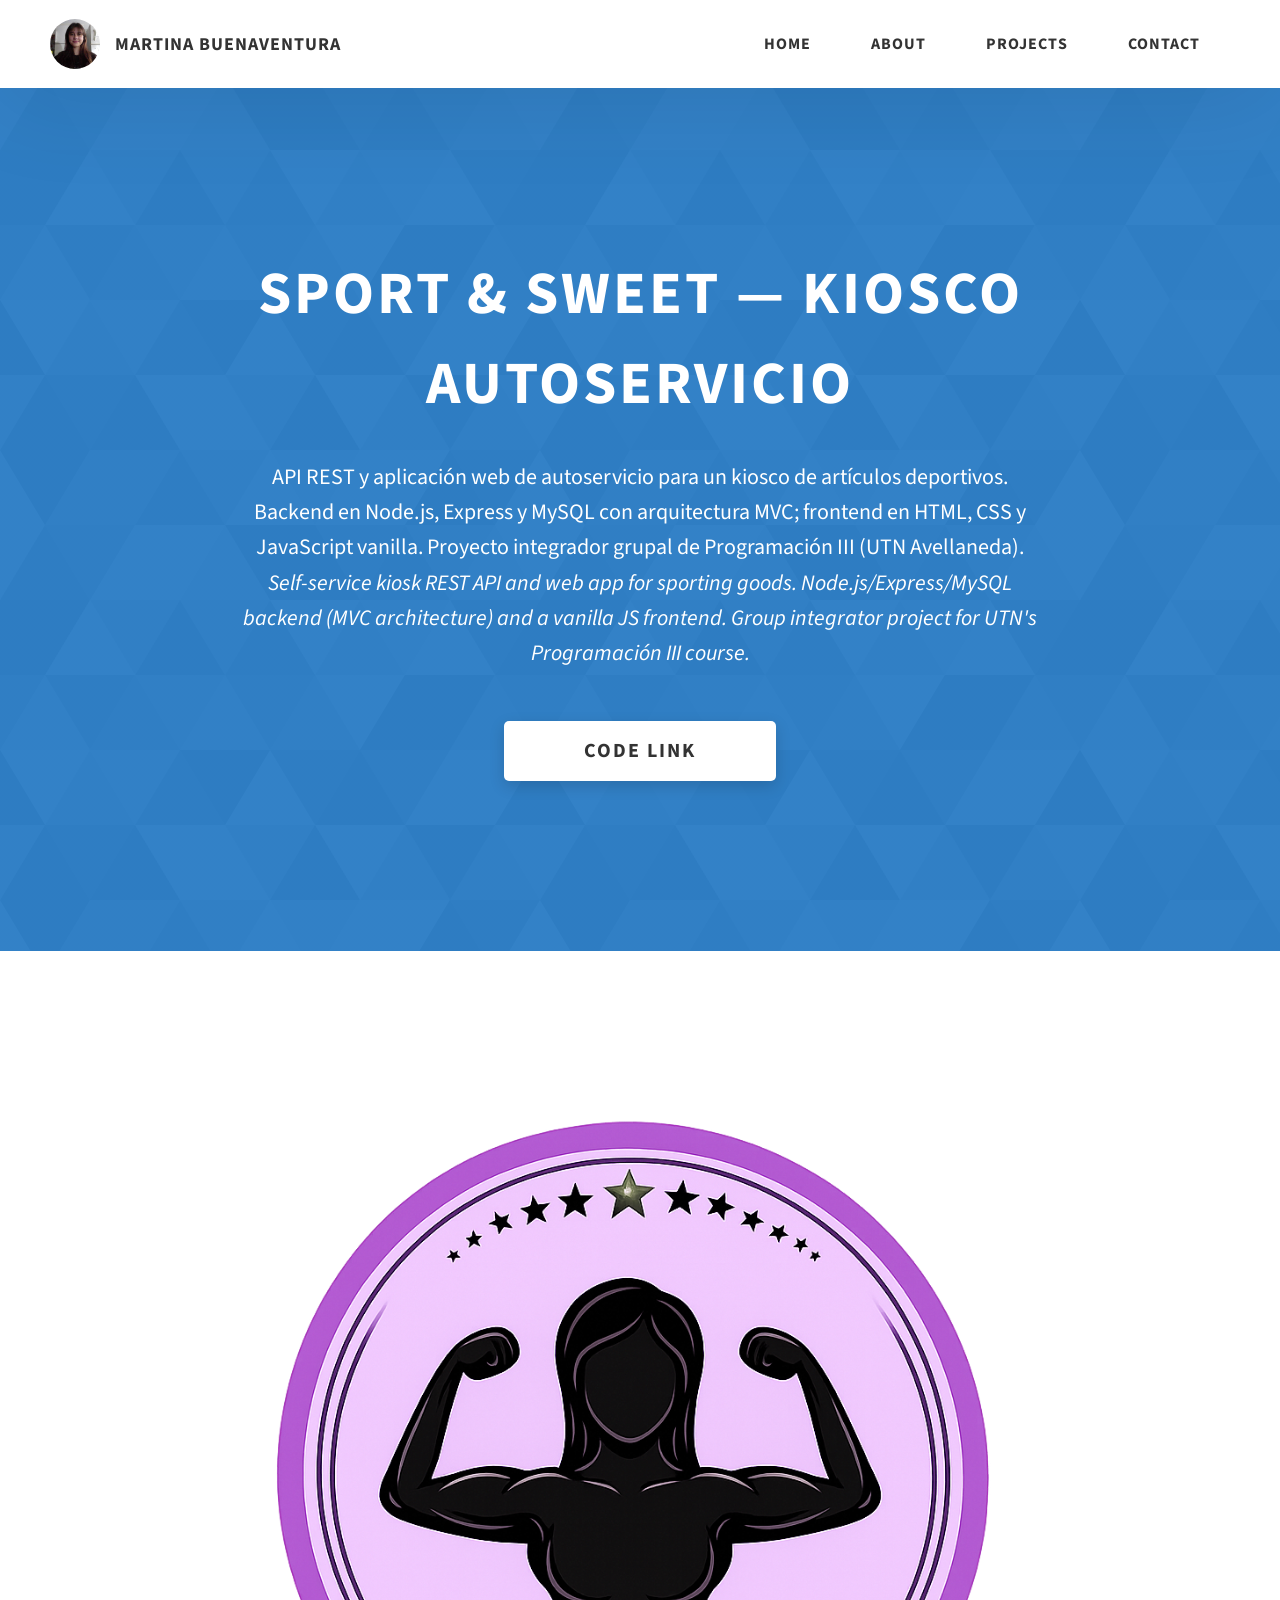
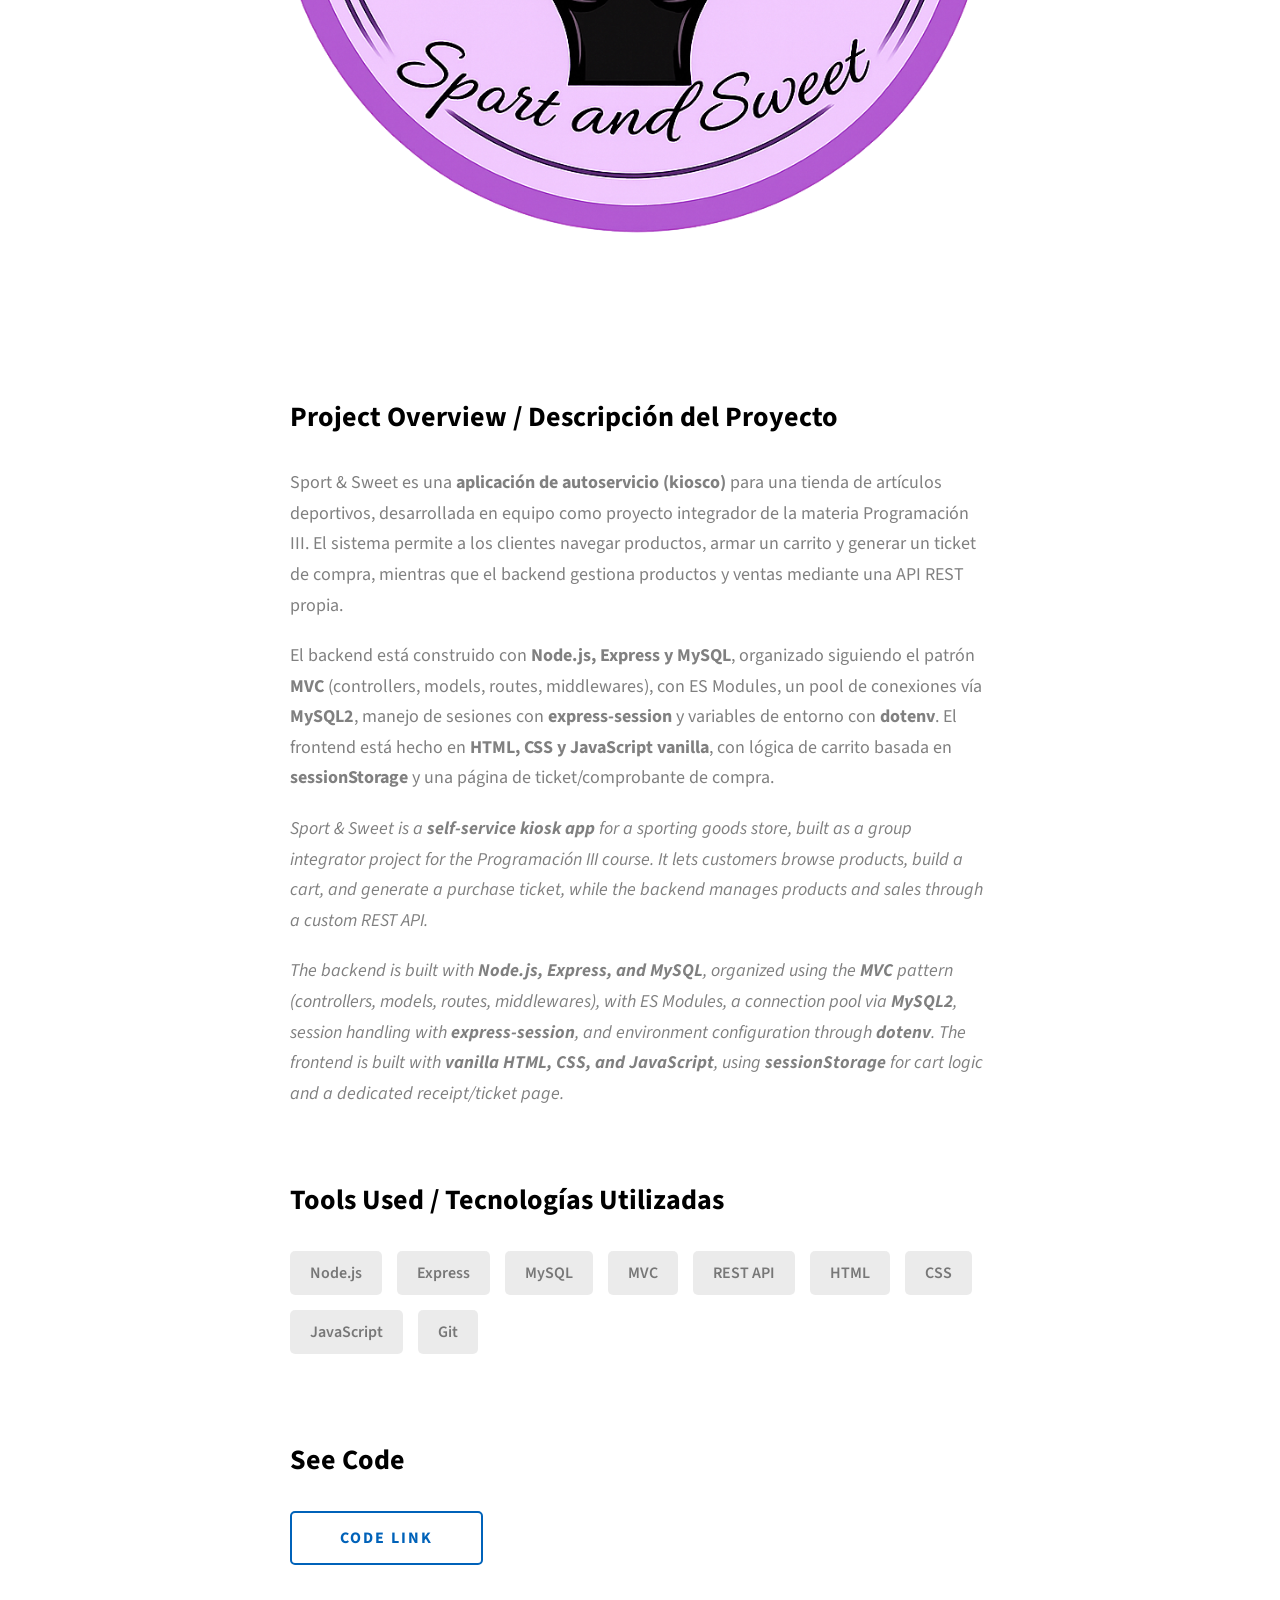
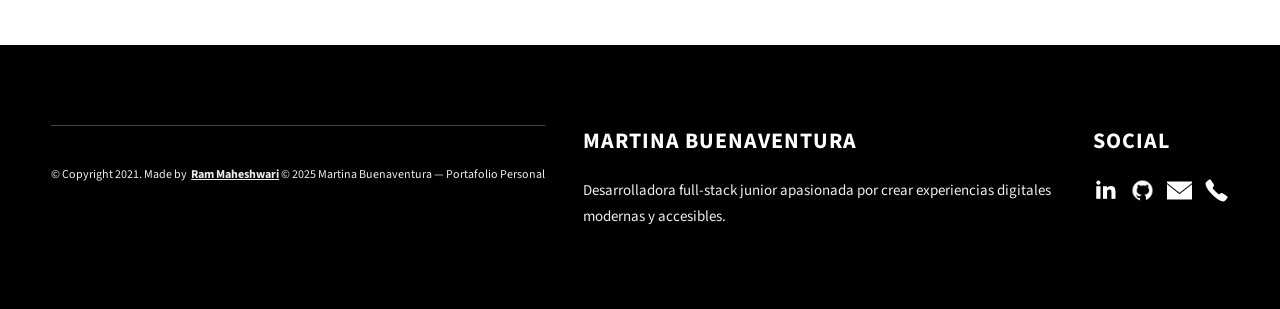
==== commit 3b69df71: "-" ====
--- a/project-1.html
+++ b/project-1.html
@@ -4,8 +4,8 @@
 <meta charset="UTF-8" />
 <meta name="viewport" content="width=device-width, initial-scale=1.0" />
 <meta http-equiv="X-UA-Compatible" content="ie=edge" />
-<title>Case Study — Sport & Sweet API REST</title>
-<meta name="description" content="Case study page of Sport & Sweet REST API project" />
+<title>Case Study — Sport & Sweet</title>
+<meta name="description" content="Case study page of Sport & Sweet project" />
 <link rel="stylesheet" href="css/style.css" />
 <link rel="preconnect" href="https://fonts.googleapis.com" />
 <link rel="preconnect" href="https://fonts.gstatic.com" crossorigin />
@@ -14,13 +14,14 @@
 rel="stylesheet"
 />
 </head>
+
 <body>
 <header class="header">
 <div class="header__content">
 <div class="header__logo-container">
 <div class="header__logo-img-cont">
 <img
-src="./assets/png/Untitled design.png"
+src="assets/png/Untitled design.png"
 alt="Martina Buenaventura Logo Image"
 class="header__logo-img"
 />
@@ -80,16 +81,16 @@
 
 <section class="project-cs-hero">
 <div class="project-cs-hero__content">
-<h1 class="heading-primary">Sport & Sweet — API REST</h1>
+<h1 class="heading-primary">Sport & Sweet — Kiosco Autoservicio</h1>
 <div class="project-cs-hero__info">
 <p class="text-primary">
-API REST para un e-commerce de indumentaria deportiva, desarrollada como trabajo práctico
-integrador para la materia Programación III (UTN Avellaneda). Construida con Node.js,
-Express y MySQL siguiendo el patrón MVC, con dos frontends conectados al mismo backend.
-<br><br>
-<em>REST API for a sportswear e-commerce, built as a final project for Programación III
-(UTN Avellaneda). Developed with Node.js, Express and MySQL following the MVC pattern,
-with two frontends connected to the same backend.</em>
+API REST y aplicación web de autoservicio para un kiosco de artículos deportivos.
+Backend en Node.js, Express y MySQL con arquitectura MVC; frontend en HTML,
+CSS y JavaScript vanilla. Proyecto integrador grupal de Programación III (UTN Avellaneda).
+<br>
+<em>Self-service kiosk REST API and web app for sporting goods. Node.js/Express/MySQL
+backend (MVC architecture) and a vanilla JS frontend. Group integrator project for
+UTN's Programación III course.</em>
 </p>
 </div>
 <div class="project-cs-hero__cta">
@@ -104,7 +105,7 @@
 <div class="project-details__showcase-img-cont">
 <img
 src="assets/png/sport-sweet.png"
-alt="Sport & Sweet API REST Preview"
+alt="Sport & Sweet Preview"
 class="project-details__showcase-img"
 />
 </div>
@@ -112,49 +113,39 @@
 <div class="project-details__desc">
 <h3 class="project-details__content-title">Project Overview / Descripción del Proyecto</h3>
 <p class="project-details__desc-para">
-Este proyecto consistió en el diseño y desarrollo de una <strong>API REST completa</strong>
-para <strong>Sport & Sweet</strong>, un sistema de e-commerce de indumentaria deportiva,
-trabajado en equipo con una compañera de la Tecnicatura.
-</p>
-<p class="project-details__desc-para">
-El backend está construido con <strong>Node.js, Express y MySQL</strong>, siguiendo el
-patrón <strong>MVC</strong> (modelos, controladores y rutas separados), con
-<strong>connection pooling</strong> para el manejo eficiente de conexiones a la base
-de datos. La autenticación se maneja con <strong>bcrypt</strong> para el hasheo de
-contraseñas y <strong>express-session</strong> para el manejo de sesiones, y el sistema
-incluye <strong>CORS</strong> configurado para la comunicación entre frontend y backend.
-</p>
-<p class="project-details__desc-para">
-El proyecto cuenta con <strong>dos frontends</strong> conectados a la misma API: un
-cliente en <strong>JavaScript vanilla</strong> con catálogo de productos por categorías
-(zapatillas y ropa) y un carrito de compras lateral persistido en localStorage, y un
-<strong>panel de administración</strong> desarrollado con <strong>EJS</strong> que incluye
-login protegido y gestión de productos con soft delete (papelera).
+Sport & Sweet es una <strong>aplicación de autoservicio (kiosco)</strong> para
+una tienda de artículos deportivos, desarrollada en equipo como proyecto
+integrador de la materia Programación III. El sistema permite a los clientes
+navegar productos, armar un carrito y generar un ticket de compra, mientras
+que el backend gestiona productos y ventas mediante una API REST propia.
+</p>
+<p class="project-details__desc-para">
+El backend está construido con <strong>Node.js, Express y MySQL</strong>,
+organizado siguiendo el patrón <strong>MVC</strong> (controllers, models,
+routes, middlewares), con ES Modules, un pool de conexiones vía
+<strong>MySQL2</strong>, manejo de sesiones con <strong>express-session</strong>
+y variables de entorno con <strong>dotenv</strong>. El frontend está hecho en
+<strong>HTML, CSS y JavaScript vanilla</strong>, con lógica de carrito basada
+en <strong>sessionStorage</strong> y una página de ticket/comprobante de compra.
 </p>
 <p class="project-details__desc-para">
 <em>
-This project involved designing and developing a <strong>complete REST API</strong>
-for <strong>Sport & Sweet</strong>, a sportswear e-commerce system, built as a team
-project with a classmate from the Tecnicatura.
+Sport & Sweet is a <strong>self-service kiosk app</strong> for a sporting
+goods store, built as a group integrator project for the Programación III
+course. It lets customers browse products, build a cart, and generate a
+purchase ticket, while the backend manages products and sales through a
+custom REST API.
 </em>
 </p>
 <p class="project-details__desc-para">
 <em>
-The backend is built with <strong>Node.js, Express and MySQL</strong>, following the
-<strong>MVC</strong> pattern (separated models, controllers and routes), with
-<strong>connection pooling</strong> for efficient database connection handling.
-Authentication is handled with <strong>bcrypt</strong> for password hashing and
-<strong>express-session</strong> for session management, and the system includes
-<strong>CORS</strong> configured for frontend-backend communication.
-</em>
-</p>
-<p class="project-details__desc-para">
-<em>
-The project features <strong>two frontends</strong> connected to the same API: a
-<strong>vanilla JavaScript</strong> client with a category-based product catalog
-(sneakers and clothing) and a side cart persisted in localStorage, and an
-<strong>admin panel</strong> built with <strong>EJS</strong> including protected login
-and product management with soft delete (trash).
+The backend is built with <strong>Node.js, Express, and MySQL</strong>,
+organized using the <strong>MVC</strong> pattern (controllers, models,
+routes, middlewares), with ES Modules, a connection pool via
+<strong>MySQL2</strong>, session handling with <strong>express-session</strong>,
+and environment configuration through <strong>dotenv</strong>. The frontend
+is built with <strong>vanilla HTML, CSS, and JavaScript</strong>, using
+<strong>sessionStorage</strong> for cart logic and a dedicated receipt/ticket page.
 </em>
 </p>
 </div>
@@ -165,19 +156,18 @@
 <div class="skills__skill">Express</div>
 <div class="skills__skill">MySQL</div>
 <div class="skills__skill">MVC</div>
-<div class="skills__skill">bcrypt</div>
-<div class="skills__skill">express-session</div>
-<div class="skills__skill">CORS</div>
-<div class="skills__skill">EJS</div>
+<div class="skills__skill">REST API</div>
+<div class="skills__skill">HTML</div>
+<div class="skills__skill">CSS</div>
 <div class="skills__skill">JavaScript</div>
 <div class="skills__skill">Git</div>
 </div>
 </div>
 <div class="project-details__links">
-<h3 class="project-details__content-title">See the Code</h3>
+<h3 class="project-details__content-title">See Code</h3>
 <a
 href="https://github.com/marrbuenaventura/tp-autoservicio-Buenaventura-Martina-Valentina-Torres"
-class="btn btn--med btn--theme project-details__links-btn"
+class="btn btn--med btn--theme-inv project-details__links-btn"
 target="_blank"
 >Code Link</a
 >
@@ -215,15 +205,14 @@
 <div class="main-footer__row main-footer__row-2">
 <h4 class="heading heading-sm text-lt">Martina Buenaventura</h4>
 <p class="main-footer__short-desc">
-Desarrolladora full-stack apasionada por construir sistemas backend robustos y experiencias
-digitales modernas y accesibles.
+Desarrolladora full-stack junior apasionada por crear experiencias digitales modernas y accesibles.
 </p>
 </div>
 <div class="main-footer__lower">
 &copy; Copyright 2021. Made by
 <a rel="noreferrer" target="_blank" href="https://rammaheshwari.com"
 >Ram Maheshwari</a>
-&copy; 2026 Martina Buenaventura — Portafolio Personal
+&copy; 2025 Martina Buenaventura — Portafolio Personal
 </div>
 </div>
 </footer>
--- a/css/style.css
+++ b/css/style.css
@@ -1,153 +1,705 @@
-/* ===== VARIABLES ===== */
-:root{
-  --bg:#0f061b;
-  --bg2:#1a1033;
-  --primary:#7c3aed;
-  --secondary:#a855f7;
-  --text:#f5f5f5;
-  --gray:#b4b4b4;
-  --card:#1b1430;
-  --radius:16px;
-}
-
-/* ===== RESET ===== */
-*{
-  margin:0;
-  padding:0;
-  box-sizing:border-box;
-}
-
-html{
-  scroll-behavior:smooth;
-  font-size:62.5%;
-}
-
-body{
-  font-family:Arial, Helvetica, sans-serif;
-  background:var(--bg);
-  color:var(--text);
-  line-height:1.6;
-}
-
-a{
-  text-decoration:none;
-  color:inherit;
-}
-
-img{
-  max-width:100%;
-  display:block;
-}
-
-/* ===== CONTENEDOR ===== */
-
-.container{
-  width:min(1100px,90%);
-  margin:auto;
-}
-
-/* ===== HEADER ===== */
-
-header{
-  position:fixed;
-  width:100%;
-  background:rgba(15,6,27,.9);
-  backdrop-filter:blur(10px);
-  z-index:100;
-}
-
-nav{
-  display:flex;
-  justify-content:space-between;
-  align-items:center;
-  padding:2rem 0;
-}
-
-nav ul{
-  display:flex;
-  gap:3rem;
-}
-
-nav a:hover{
-  color:var(--secondary);
-}
-
-/* ===== HERO ===== */
-
-.hero{
-  min-height:100vh;
-  display:grid;
-  place-items:center;
-  text-align:center;
-  background:linear-gradient(135deg,var(--bg),var(--bg2));
-}
-
-.hero h1{
-  font-size:5rem;
-}
-
-.hero p{
-  font-size:2rem;
-  color:var(--gray);
-  margin:2rem 0;
-}
-
-/* ===== BOTONES ===== */
-
-.btn{
-  display:inline-block;
-  padding:1.2rem 3rem;
-  border-radius:var(--radius);
-  background:var(--primary);
-  color:white;
-  transition:.3s;
-}
-
-.btn:hover{
-  background:var(--secondary);
-  transform:translateY(-3px);
-}
-
-/* ===== SECCIONES ===== */
-
-section{
-  padding:8rem 0;
-}
-
-.card{
-  background:var(--card);
-  padding:2.5rem;
-  border-radius:var(--radius);
-}
-
-/* ===== FOOTER ===== */
-
-footer{
-  padding:3rem;
-  text-align:center;
-  color:var(--gray);
-}
-
-/* ===== RESPONSIVE ===== */
-
-@media(max-width:768px){
-
-  html{
-      font-size:56%;
-  }
-
-  nav{
-      flex-direction:column;
-      gap:2rem;
-  }
-
-  nav ul{
-      flex-wrap:wrap;
-      justify-content:center;
-  }
-
-  .hero h1{
-      font-size:3.8rem;
-  }
-
-}+/*
+0 - 600px:      Phone
+600 - 900px:    Tablet portrait
+900 - 1200px:   Tablet landscape
+[1200 - 1800] is where our normal styles apply
+1800px + :      Big desktop
+$breakpoint arguement choices:
+- phone
+- tab-port
+- tab-land
+- big-desktop
+
+Inside media queries 1em is always 16px i.e 1em = 16px at every screen size only inside media queries
+*/
+*,
+*::after,
+*::before {
+  margin: 0;
+  padding: 0;
+  box-sizing: inherit;
+  font-family: inherit; }
+
+html {
+  font-size: 62.5%;
+  scroll-behavior: smooth; }
+  @media only screen and (max-width: 75em) {
+    html {
+      font-size: 59%; } }
+  @media only screen and (max-width: 56.25em) {
+    html {
+      font-size: 56%; } }
+  @media only screen and (min-width: 112.5em) {
+    html {
+      font-size: 65%; } }
+
+body {
+  box-sizing: border-box;
+  position: relative;
+  line-height: 1.5;
+  font-family: sans-serif;
+  overflow-x: hidden;
+  overflow-y: scroll;
+  font-family: 'Source Sans Pro', sans-serif; }
+
+a {
+  text-decoration: none;
+  color: inherit; }
+
+li {
+  list-style: none; }
+
+input:focus,
+button:focus,
+a:focus,
+textarea:focus {
+  outline: none; }
+
+button {
+  border: none;
+  cursor: pointer; }
+
+textarea {
+  resize: none; }
+
+.heading-primary {
+  font-size: 6rem;
+  text-transform: uppercase;
+  letter-spacing: 3px;
+  text-align: center; }
+  @media only screen and (max-width: 37.5em) {
+    .heading-primary {
+      font-size: 4.5rem; } }
+
+.heading-sec__mb-bg {
+  margin-bottom: 11rem; }
+  @media only screen and (max-width: 56.25em) {
+    .heading-sec__mb-bg {
+      margin-bottom: 8rem; } }
+
+.heading-sec__mb-med {
+  margin-bottom: 9rem; }
+  @media only screen and (max-width: 56.25em) {
+    .heading-sec__mb-med {
+      margin-bottom: 8rem; } }
+
+.heading-sec__main {
+  display: block;
+  font-size: 4rem;
+  text-transform: uppercase;
+  letter-spacing: 1px;
+  letter-spacing: 3px;
+  text-align: center;
+  margin-bottom: 3.5rem;
+  position: relative; }
+  .heading-sec__main--lt {
+    color: #fff; }
+    .heading-sec__main--lt::after {
+      content: '';
+      background: #fff !important; }
+  .heading-sec__main::after {
+    content: '';
+    position: absolute;
+    top: calc(100% + 1.5rem);
+    height: 5px;
+    width: 3rem;
+    background: #0062b9;
+    left: 50%;
+    transform: translateX(-50%);
+    border-radius: 5px; }
+    @media only screen and (max-width: 37.5em) {
+      .heading-sec__main::after {
+        top: calc(100% + 1.2rem); } }
+
+.heading-sec__sub {
+  display: block;
+  text-align: center;
+  color: #777;
+  font-size: 2rem;
+  font-weight: 500;
+  max-width: 80rem;
+  margin: auto;
+  line-height: 1.6; }
+  @media only screen and (max-width: 37.5em) {
+    .heading-sec__sub {
+      font-size: 1.8rem; } }
+  .heading-sec__sub--lt {
+    color: #eee; }
+
+.heading-sm {
+  font-size: 2.2rem;
+  text-transform: uppercase;
+  letter-spacing: 1px; }
+
+.main-container {
+  max-width: 120rem;
+  margin: auto;
+  width: 92%; }
+
+.btn {
+  background: #fff;
+  color: #333;
+  text-transform: uppercase;
+  letter-spacing: 2px;
+  display: inline-block;
+  font-weight: 700;
+  border-radius: 5px;
+  box-shadow: 0 5px 15px 0 rgba(0, 0, 0, 0.15);
+  transition: transform .3s; }
+  .btn:hover {
+    transform: translateY(-3px); }
+  .btn--bg {
+    padding: 1.5rem 8rem;
+    font-size: 2rem; }
+  .btn--med {
+    padding: 1.5rem 5rem;
+    font-size: 1.6rem; }
+  .btn--theme {
+    background: #0062b9;
+    color: #fff; }
+  .btn--theme-inv {
+    color: #0062b9;
+    background: #fff;
+    border: 2px solid #0062b9;
+    box-shadow: none;
+    padding: calc(1.5rem - 2px) calc(5rem - 2px); }
+
+.sec-pad {
+  padding: 12rem 0; }
+  @media only screen and (max-width: 56.25em) {
+    .sec-pad {
+      padding: 8rem 0; } }
+
+.text-primary {
+  color: #fff;
+  font-size: 2.2rem;
+  text-align: center;
+  width: 100%;
+  line-height: 1.6; }
+  @media only screen and (max-width: 37.5em) {
+    .text-primary {
+      font-size: 2rem; } }
+
+.d-none {
+  display: none; }
+
+.home-hero {
+  color: #fff;
+  background: linear-gradient(to right, rgba(0, 98, 185, 0.8), rgba(0, 98, 185, 0.8)), url(../../assets/svg/common-bg.svg);
+  background-position: center;
+  height: 100vh;
+  min-height: 80rem;
+  max-height: 120rem;
+  position: relative; }
+  @media only screen and (max-width: 37.5em) {
+    .home-hero {
+      height: unset;
+      min-height: unset; } }
+  .home-hero__socials {
+    position: absolute;
+    top: 50%;
+    border: 2px solid #eee;
+    border-left: 2px solid #eee;
+    transform: translateY(-50%); }
+    @media only screen and (max-width: 56.25em) {
+      .home-hero__socials {
+        display: none; } }
+  .home-hero__mouse-scroll-cont {
+    position: absolute;
+    bottom: 3%;
+    left: 50%;
+    transform: translateX(-50%); }
+    @media only screen and (max-width: 37.5em) {
+      .home-hero__mouse-scroll-cont {
+        display: none; } }
+  .home-hero__social {
+    width: 5rem; }
+  .home-hero__social-icon-link {
+    width: 100%;
+    display: block;
+    padding: 1.2rem;
+    border-bottom: 2px solid #eee;
+    transition: background .3s; }
+    .home-hero__social-icon-link:hover {
+      background: rgba(255, 255, 255, 0.1); }
+    .home-hero__social-icon-link--bd-none {
+      border-bottom: 0; }
+  .home-hero__social-icon {
+    width: 100%; }
+  .home-hero__content {
+    position: absolute;
+    top: 50%;
+    left: 50%;
+    transform: translate(-50%, -50%);
+    max-width: 90rem;
+    width: 92%; }
+    @media only screen and (max-width: 37.5em) {
+      .home-hero__content {
+        padding: 19rem 0 13rem 0;
+        margin: auto;
+        position: static;
+        transform: translate(0, 0); } }
+  .home-hero__info {
+    margin: 3rem auto 0 auto;
+    max-width: 80rem; }
+  .home-hero__cta {
+    margin-top: 5rem;
+    text-align: center; }
+
+.about {
+  background: #fafafa; }
+  .about__content {
+    display: grid;
+    grid-template-columns: 1fr 1fr;
+    grid-gap: 10rem; }
+    @media only screen and (max-width: 56.25em) {
+      .about__content {
+        grid-template-columns: 1fr;
+        grid-gap: 8rem; } }
+    .about__content-title {
+      font-weight: 700;
+      font-size: 2.8rem;
+      margin-bottom: 3rem; }
+      @media only screen and (max-width: 37.5em) {
+        .about__content-title {
+          font-size: 2.4rem; } }
+    .about__content-details-para {
+      font-size: 1.8rem;
+      color: grey;
+      max-width: 60rem;
+      line-height: 1.7;
+      margin-bottom: 1rem; }
+      .about__content-details-para--hl {
+        font-weight: 700;
+        margin: 0 3px; }
+      .about__content-details-para:last-child {
+        margin-bottom: 4rem; }
+
+.projects__row {
+  display: grid;
+  grid-template-columns: 1.5fr 1fr;
+  grid-gap: 5rem;
+  margin-bottom: 11rem; }
+  @media only screen and (max-width: 56.25em) {
+    .projects__row {
+      grid-template-columns: 1fr;
+      grid-gap: 2rem;
+      margin-bottom: 8rem; } }
+  @media only screen and (max-width: 56.25em) {
+    .projects__row {
+      text-align: center; } }
+  .projects__row:last-child {
+    margin-bottom: 0; }
+  .projects__row-img-cont {
+    overflow: hidden; }
+  .projects__row-img {
+    width: 100%;
+    display: block;
+    object-fit: cover; }
+  .projects__row-content {
+    padding: 2rem 0;
+    display: flex;
+    justify-content: center;
+    flex-direction: column;
+    align-items: flex-start; }
+    @media only screen and (max-width: 56.25em) {
+      .projects__row-content {
+        align-items: center; } }
+    .projects__row-content-title {
+      font-weight: 700;
+      font-size: 2.8rem;
+      margin-bottom: 2rem; }
+      @media only screen and (max-width: 37.5em) {
+        .projects__row-content-title {
+          font-size: 2.4rem; } }
+    .projects__row-content-desc {
+      font-size: 1.8rem;
+      color: grey;
+      max-width: 60rem;
+      line-height: 1.7;
+      margin-bottom: 3rem; }
+      @media only screen and (max-width: 37.5em) {
+        .projects__row-content-desc {
+          font-size: 1.7rem; } }
+
+.contact {
+  background: linear-gradient(to right, rgba(0, 98, 185, 0.8), rgba(0, 98, 185, 0.8)), url(../../assets/svg/common-bg.svg);
+  background-size: cover;
+  background-position: center; }
+  .contact__form-container {
+    box-shadow: 0 0 10px rgba(0, 0, 0, 0.1);
+    background: white;
+    padding: 4rem;
+    margin-top: 6rem;
+    max-width: 80rem;
+    text-align: right;
+    width: 95%;
+    border-radius: 5px;
+    margin: 5rem auto 0 auto; }
+    @media only screen and (max-width: 37.5em) {
+      .contact__form-container {
+        padding: 3rem; } }
+  .contact__form-field {
+    margin-bottom: 4rem; }
+    @media only screen and (max-width: 37.5em) {
+      .contact__form-field {
+        margin-bottom: 3rem; } }
+  .contact__form-label {
+    color: #666;
+    font-size: 1.4rem;
+    letter-spacing: 1px;
+    font-weight: 700;
+    margin-bottom: 1rem;
+    display: block;
+    text-align: left; }
+  .contact__form-input {
+    color: #333;
+    padding: 2rem;
+    width: 100%;
+    border: 1px solid #ebebeb;
+    font-size: 1.6rem;
+    letter-spacing: 0px;
+    background: #f0f0f0;
+    border-radius: 5px;
+    font-weight: 600;
+    /* Code for Modern Browsers */
+    /* Code for WebKit, Blink, Edge */
+    /* Code for Internet Explorer 10-11 */
+    /* Code for Microsoft Edge */
+    /* Code for Mozilla Firefox 4 to 18 */
+    /* Code for Mozilla Firefox 19+ */ }
+    .contact__form-input::placeholder {
+      color: #999;
+      font-weight: 600;
+      font-size: 1.6rem; }
+    .contact__form-input::-webkit-input-placeholder {
+      color: #999;
+      font-weight: 600;
+      font-size: 1.6rem; }
+    .contact__form-input:-ms-input-placeholder {
+      color: #999;
+      font-weight: 600;
+      font-size: 1.6rem; }
+    .contact__form-input::-ms-input-placeholder {
+      color: #999;
+      font-weight: 600;
+      font-size: 1.6rem; }
+    .contact__form-input:-moz-placeholder {
+      opacity: 1;
+      color: #999;
+      font-weight: 600;
+      font-size: 1.6rem; }
+    .contact__form-input::-moz-placeholder {
+      opacity: 1;
+      color: #999;
+      font-weight: 600;
+      font-size: 1.6rem; }
+  .contact__btn {
+    width: 30%;
+    padding: 2rem 4rem;
+    font-size: 1.6rem; }
+    @media only screen and (max-width: 37.5em) {
+      .contact__btn {
+        width: 100%; } }
+
+.project-cs-hero {
+  color: #fff;
+  background: linear-gradient(to right, rgba(0, 98, 185, 0.8), rgba(0, 98, 185, 0.8)), url(../../assets/svg/common-bg.svg);
+  background-size: cover;
+  background-position: center;
+  position: relative; }
+  @media only screen and (max-width: 37.5em) {
+    .project-cs-hero {
+      height: unset;
+      min-height: unset; } }
+  .project-cs-hero__content {
+    padding: 25rem 0 17rem 0;
+    max-width: 90rem;
+    width: 92%;
+    margin: auto; }
+    @media only screen and (max-width: 37.5em) {
+      .project-cs-hero__content {
+        padding: 19rem 0 13rem 0;
+        margin: auto;
+        position: static;
+        transform: translate(0, 0); } }
+  .project-cs-hero__info {
+    margin: 3rem auto 0 auto;
+    max-width: 80rem; }
+  .project-cs-hero__cta {
+    margin-top: 5rem;
+    text-align: center; }
+
+.project-details__content {
+  padding: 8rem 0;
+  max-width: 90rem;
+  margin: auto; }
+  .project-details__content-title {
+    font-weight: 700;
+    font-size: 2.8rem;
+    margin-bottom: 3rem; }
+    @media only screen and (max-width: 37.5em) {
+      .project-details__content-title {
+        font-size: 2.4rem; } }
+
+.project-details__showcase-img-cont {
+  width: 100%;
+  margin-bottom: 6rem; }
+
+.project-details__showcase-img {
+  width: 100%; }
+
+.project-details__content-main {
+  width: 100%;
+  max-width: 70rem;
+  margin: auto; }
+
+.project-details__desc {
+  margin: 0 0 7rem 0; }
+  .project-details__desc-para {
+    font-size: 1.8rem;
+    line-height: 1.7;
+    color: grey;
+    margin-bottom: 2rem; }
+
+.project-details__tools-used {
+  margin: 0 0 7rem 0; }
+  .project-details__tools-used-list {
+    display: flex;
+    flex-wrap: wrap; }
+  .project-details__tools-used-item {
+    padding: 1rem 2rem;
+    margin-bottom: 1.5rem;
+    margin-right: 1.5rem;
+    font-size: 1.6rem;
+    background: rgba(153, 153, 153, 0.2);
+    border-radius: 5px;
+    font-weight: 600;
+    color: #777; }
+
+.project-details__links {
+  margin: 0 0; }
+  .project-details__links-btn {
+    margin-right: 2rem; }
+    @media only screen and (max-width: 37.5em) {
+      .project-details__links-btn {
+        margin-right: 0;
+        width: 70%;
+        margin-bottom: 2rem;
+        text-align: center; } }
+    .project-details__links-btn:last-child {
+      margin: 0; }
+      @media only screen and (max-width: 37.5em) {
+        .project-details__links-btn:last-child {
+          margin: 0; } }
+
+.header {
+  position: fixed;
+  width: 100%;
+  z-index: 1000;
+  background: #000;
+  background: #fff;
+  box-shadow: 0 10px 100px rgba(0, 0, 0, 0.1); }
+  .header__content {
+    display: flex;
+    align-items: center;
+    justify-content: space-between;
+    padding: 1rem 5rem; }
+    @media only screen and (max-width: 56.25em) {
+      .header__content {
+        padding: 0 2rem; } }
+  .header__logo-container {
+    display: flex;
+    align-items: center;
+    cursor: pointer;
+    color: #333;
+    transition: color .3s; }
+    .header__logo-container:hover {
+      color: #0062b9; }
+  .header__logo-img-cont {
+    width: 5rem;
+    height: 5rem;
+    border-radius: 50px;
+    overflow: hidden;
+    margin-right: 1.5rem;
+    background: #0062b9; }
+    @media only screen and (max-width: 56.25em) {
+      .header__logo-img-cont {
+        width: 4.5rem;
+        height: 4.5rem;
+        margin-right: 1.2rem; } }
+  .header__logo-img {
+    width: 100%;
+    height: 100%;
+    object-fit: cover;
+    object-position: center;
+    display: block; }
+  .header__logo-sub {
+    font-size: 1.8rem;
+    text-transform: uppercase;
+    font-weight: 700;
+    letter-spacing: 1px; }
+  .header__links {
+    display: flex; }
+    @media only screen and (max-width: 37.5em) {
+      .header__links {
+        display: none; } }
+  .header__link {
+    padding: 2.2rem 3rem;
+    display: inline-block;
+    font-size: 1.6rem;
+    color: #333;
+    text-transform: uppercase;
+    letter-spacing: 1px;
+    font-weight: 700;
+    transition: color .3s; }
+    .header__link:hover {
+      color: #0062b9; }
+    @media only screen and (max-width: 56.25em) {
+      .header__link {
+        padding: 3rem 1.8rem;
+        font-size: 1.5rem; } }
+  .header__main-ham-menu-cont {
+    display: none;
+    width: 3rem;
+    padding: 2.2rem 0; }
+    @media only screen and (max-width: 37.5em) {
+      .header__main-ham-menu-cont {
+        display: block; } }
+  .header__main-ham-menu {
+    width: 100%; }
+  .header__main-ham-menu-close {
+    width: 100%; }
+  .header__sm-menu {
+    background: #fff;
+    position: absolute;
+    width: 100%;
+    top: 100%;
+    visibility: hidden;
+    opacity: 0;
+    transition: all .3s;
+    box-shadow: 0px 5px 5px 0px rgba(0, 0, 0, 0.1);
+    -webkit-box-shadow: 0px 5px 5px 0px rgba(0, 0, 0, 0.1);
+    -moz-box-shadow: 0px 5px 5px 0px rgba(0, 0, 0, 0.1); }
+    .header__sm-menu--active {
+      visibility: hidden;
+      opacity: 0; }
+      @media only screen and (max-width: 37.5em) {
+        .header__sm-menu--active {
+          visibility: visible;
+          opacity: 1; } }
+  .header__sm-menu-link a {
+    display: block;
+    text-decoration: none;
+    padding: 2.5rem 3rem;
+    font-size: 1.6rem;
+    color: #333;
+    text-align: right;
+    border-bottom: 1px solid #eee;
+    font-weight: 700;
+    text-transform: uppercase;
+    letter-spacing: 2px;
+    transition: color .3s; }
+    .header__sm-menu-link a:hover {
+      color: #0062b9; }
+  .header__sm-menu-link:first-child a {
+    border-top: 1px solid #eee; }
+  .header__sm-menu-link-last {
+    border-bottom: 0; }
+
+.main-footer {
+  background: #000;
+  color: #fff; }
+  .main-footer__upper {
+    display: flex;
+    justify-content: space-between;
+    padding: 8rem 0; }
+    @media only screen and (max-width: 56.25em) {
+      .main-footer__upper {
+        padding: 6rem 0; } }
+    @media only screen and (max-width: 37.5em) {
+      .main-footer__upper {
+        display: block; } }
+  .main-footer__row-1 {
+    order: 2; }
+    @media only screen and (max-width: 56.25em) {
+      .main-footer__row-1 {
+        margin-bottom: 5rem; } }
+  .main-footer__row-2 {
+    width: 40%;
+    order: 1;
+    max-width: 50rem; }
+    @media only screen and (max-width: 56.25em) {
+      .main-footer__row-2 {
+        width: 100%; } }
+  .main-footer__short-desc {
+    margin-top: 2rem;
+    color: #eee;
+    font-size: 1.5rem;
+    line-height: 1.7; }
+  .main-footer__social-cont {
+    margin-top: 2rem; }
+  .main-footer__icon {
+    margin-right: 1rem;
+    width: 2.5rem; }
+    .main-footer__icon--mr-none {
+      margin-right: 0; }
+  .main-footer__lower {
+    padding: 4rem 0;
+    border-top: 1px solid #444;
+    color: #eee;
+    font-size: 1.2rem;
+    text-align: left;
+    text-align: center; }
+    .main-footer__lower a {
+      text-decoration: underline;
+      font-weight: bold;
+      margin-left: 2px; }
+    @media only screen and (max-width: 56.25em) {
+      .main-footer__lower {
+        padding: 3.5rem 0; } }
+
+.skills {
+  display: flex;
+  flex-wrap: wrap; }
+  .skills__skill {
+    padding: 1rem 2rem;
+    margin-bottom: 1.5rem;
+    margin-right: 1.5rem;
+    font-size: 1.6rem;
+    background: rgba(153, 153, 153, 0.2);
+    border-radius: 5px;
+    font-weight: 600;
+    color: #777; }
+
+
+.mouse {
+  width: 25px;
+  height: 40px;
+  border: 2px solid #eee;
+  border-radius: 60px;
+  position: relative;
+  overflow: hidden; }
+  .mouse::before {
+    content: '';
+    width: 5px;
+    height: 5px;
+    position: absolute;
+    top: 7px;
+    left: 50%;
+    transform: translateX(-50%);
+    background-color: #eee;
+    border-radius: 50%;
+    opacity: 1;
+    animation: wheel 1.3s infinite;
+    -webkit-animation: wheel 1.3s infinite; }
+
+@keyframes wheel {
+  to {
+    opacity: 0;
+    top: 27px; } }
+
+@-webkit-keyframes wheel {
+  to {
+    opacity: 0;
+    top: 27px; } }
